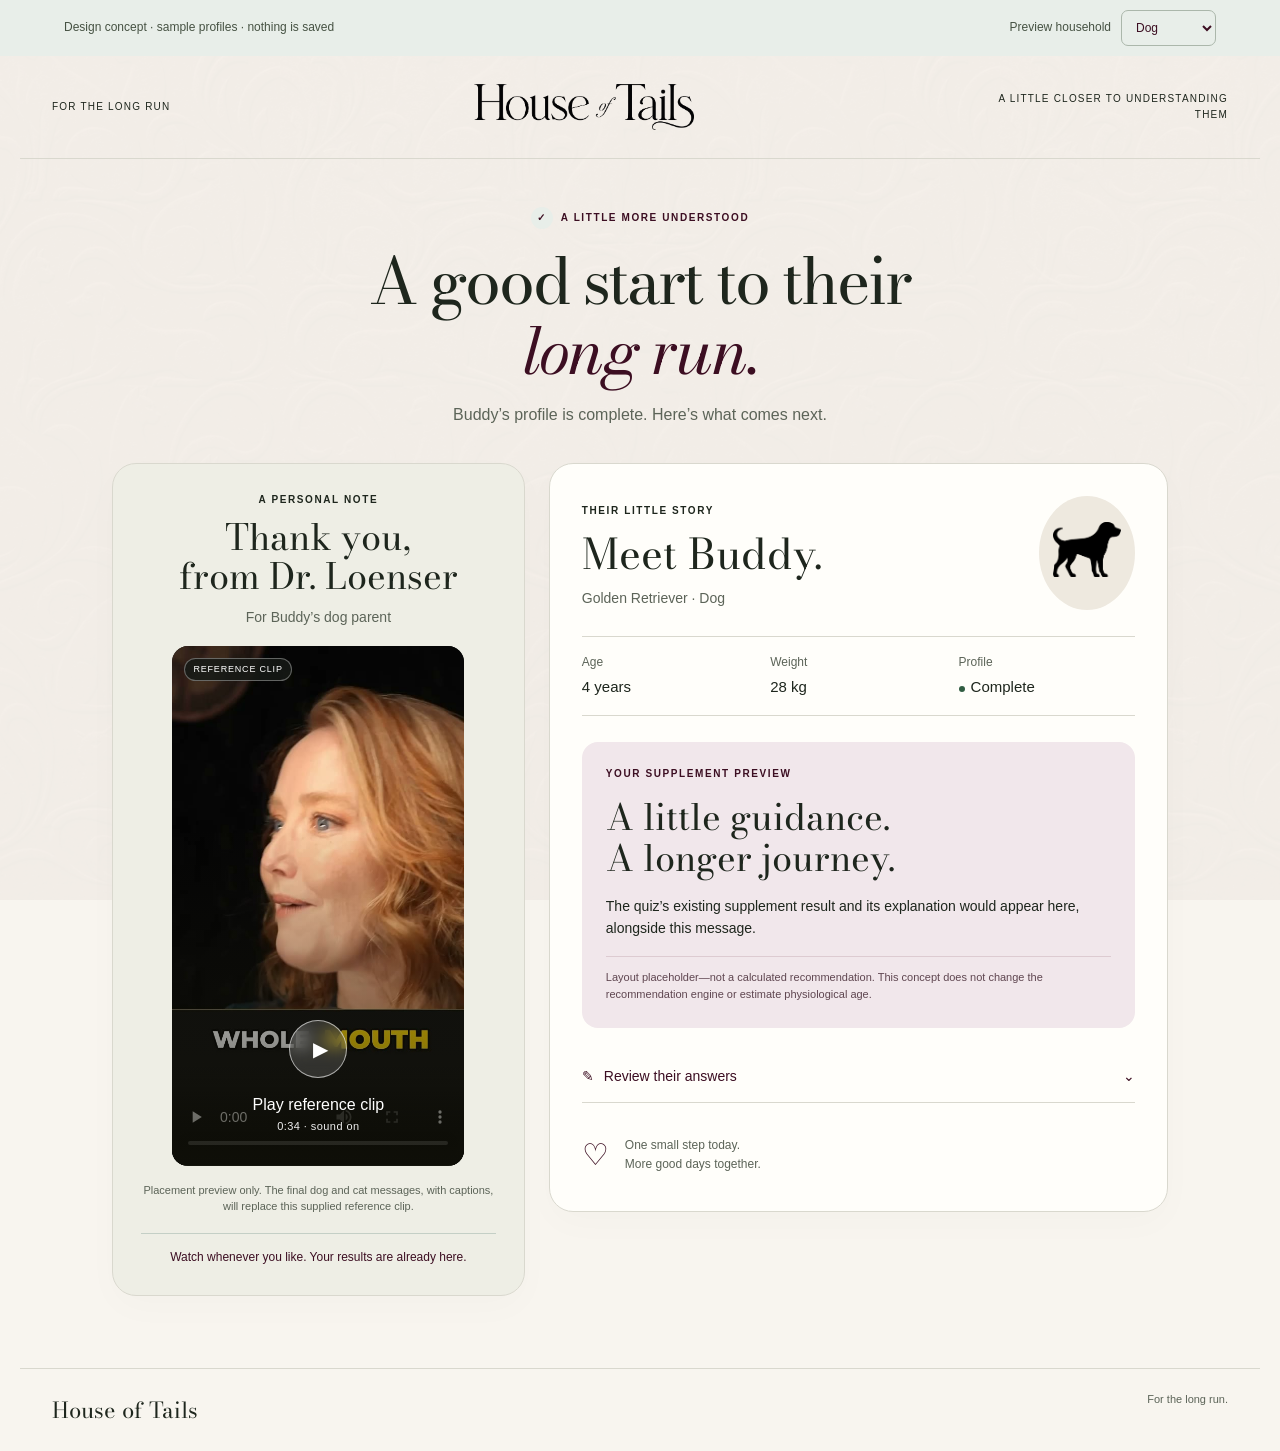
==== design-concepts/results-video/index.html @ 7b625a1f "Publish results and thank-you video review concept" ====
<!doctype html>
<html lang="en">
<head>
  <meta charset="utf-8">
  <meta name="viewport" content="width=device-width,initial-scale=1">
  <title>House of Tails · Results & thank-you concept</title>
  <link rel="stylesheet" href="./mock.css">
  <script src="./mock.js" defer></script>
</head>
<body>
  <a class="skip" href="#results">Skip to results</a>
  <div class="preview-bar"><span>Design concept · sample profiles · nothing is saved</span>
    <label>Preview household <select id="household"><option value="dog">Dog</option><option value="cat">Cat</option><option value="both">Dog & cat</option></select></label>
  </div>
  <header class="masthead"><span>For the long run</span><img src="./wordmark.png" width="5491" height="1160" alt="House of Tails"><span>A little closer to understanding them</span></header>
  <main id="results">
    <div class="intro"><span class="eyebrow"><span aria-hidden="true">✓</span> A little more understood</span><h1>A good start to their<br><em>long run.</em></h1><p id="intro-copy">Buddy’s profile is complete. Here’s what comes next.</p></div>
    <div class="results-layout">
      <aside class="video-card" aria-labelledby="video-heading">
        <div class="section-label">A personal note</div>
        <h2 id="video-heading">Thank you,<br>from Dr. Loenser</h2>
        <p id="audience">For Buddy’s dog parent</p>
        <div class="species-tabs" role="tablist" aria-label="Choose a thank-you message" hidden>
          <button type="button" role="tab" id="tab-dog" aria-controls="video-panel" aria-selected="true" tabindex="0" data-species="dog">For dog parents</button>
          <button type="button" role="tab" id="tab-cat" aria-controls="video-panel" aria-selected="false" tabindex="-1" data-species="cat">For cat parents</button>
        </div>
        <div id="video-panel" role="region" aria-labelledby="video-heading">
          <div class="video-frame">
            <video id="thank-you-video" tabindex="0" controls playsinline preload="none" poster="./poster.jpg" aria-label="Supplied reference clip, not the final thank-you video"><source src="./reference.mp4" type="video/mp4"></video>
            <button type="button" class="play-cover" id="play-video" aria-label="Play supplied reference clip"><span class="play-icon" aria-hidden="true">▶</span><span>Play reference clip <small>0:34 · sound on</small></span></button>
            <span class="reference-label">Reference clip</span>
          </div>
          <p id="video-status" class="video-status" role="status" aria-live="polite"></p>
        </div>
        <p class="design-note">Placement preview only. The final dog and cat messages, with captions, will replace this supplied reference clip.</p>
        <p class="watch-note">Watch whenever you like. Your results are already here.</p>
      </aside>
      <section class="profile-card" aria-labelledby="profile-heading">
        <div class="profile-top"><div><span class="section-label">Their little story</span><h2 id="profile-heading">Meet Buddy.</h2><p id="profile-subtitle">Golden Retriever · Dog</p></div><div class="pet-art"><img id="pet-art" src="./dog.png" alt="" width="110" height="110"></div></div>
        <dl class="profile-facts"><div><dt>Age</dt><dd id="pet-age">4 years</dd></div><div><dt>Weight</dt><dd id="pet-weight">28 kg</dd></div><div><dt>Profile</dt><dd><span class="complete-dot" aria-hidden="true"></span>Complete</dd></div></dl>
        <div class="result-preview"><div class="section-label">Your supplement preview</div><h3>A little guidance.<br>A longer journey.</h3><p>The quiz’s existing supplement result and its explanation would appear here, alongside this message.</p><p class="result-disclaimer">Layout placeholder—not a calculated recommendation. This concept does not change the recommendation engine or estimate physiological age.</p></div>
        <details id="answer-review"><summary><span aria-hidden="true">✎</span> Review their answers <span class="chevron" aria-hidden="true">⌄</span></summary><div class="review-inner"><dl><div><dt>Name</dt><dd id="review-name">Buddy</dd></div><div><dt>Species</dt><dd id="review-species">Dog</dd></div><div><dt>Breed</dt><dd id="review-breed">Golden Retriever</dd></div></dl><p>Sample answers for this design concept. Editing the real quiz is not connected.</p></div></details>
        <div class="profile-footer"><span aria-hidden="true">♡</span><p>One small step today.<br>More good days together.</p></div>
      </section>
    </div>
  </main>
  <footer>House of Tails <span>For the long run.</span></footer>
</body>
</html>
---- design-concepts/results-video/mock.css ----
@font-face{font-family:HoT Bodoni;src:url('./bodoni.ttf') format('truetype');font-display:swap}
@font-face{font-family:HoT Bodoni;src:url('./bodoni-italic.ttf') format('truetype');font-style:italic;font-display:swap}
:root{color-scheme:light;--ink:#1e261d;--wine:#3c0e22;--muted:#5c6458;--line:#d9d8ce;--paper:#f8f5ef;--ease:cubic-bezier(.22,1,.36,1)}
*{box-sizing:border-box}body{margin:0;color:var(--ink);background:var(--paper);font:16px/1.6 'Helvetica Neue',Helvetica,Arial,sans-serif}body::before{content:'';position:fixed;inset:0;z-index:-1;background:url('./paper.webp') center/720px;opacity:.035}button,select{font:inherit}button,select,summary{cursor:pointer}button:focus-visible,select:focus-visible,summary:focus-visible,a:focus-visible{outline:3px solid var(--wine);outline-offset:5px}button{touch-action:manipulation}h1,h2,h3,p{margin:0}h1,h2,h3{font-family:'HoT Bodoni',Georgia,serif;font-weight:400}h1{font-size:clamp(42px,5vw,68px);line-height:1.08;letter-spacing:-.035em}h1 em{color:var(--wine)}h2{font-size:36px;line-height:1.08}h3{font-size:36px;line-height:1.15}.skip{position:absolute;top:-100px}.skip:focus{top:12px;left:12px;z-index:10;background:white;padding:12px}.preview-bar{display:flex;justify-content:space-between;align-items:center;gap:12px;padding:10px 5%;background:#e8eee9;color:#465243;font-size:12px}.preview-bar label{display:flex;align-items:center;gap:10px}.preview-bar select{background:transparent;border:1px solid #abb7ab;border-radius:7px;color:var(--wine);padding:5px 10px;min-height:36px}.masthead{max-width:1240px;margin:auto;padding:28px 32px;display:flex;align-items:center;justify-content:space-between;gap:30px;border-bottom:1px solid var(--line)}.masthead span{max-width:230px;font-size:10px;letter-spacing:.12em;text-transform:uppercase}.masthead span:last-child{text-align:right}.masthead img{width:220px;height:auto}main{max-width:1120px;margin:auto;padding:44px 32px 72px}.intro{text-align:center;margin-bottom:36px}.intro>p{color:var(--muted);margin-top:16px}.eyebrow,.section-label{text-transform:uppercase;font-size:10px;letter-spacing:.16em;font-weight:700}.eyebrow{display:inline-flex;gap:8px;align-items:center;margin-bottom:18px;color:var(--wine)}.eyebrow>span{background:#e8eee9;width:22px;height:22px;display:grid;place-items:center;border-radius:50%}.results-layout{display:grid;grid-template-columns:minmax(260px,.8fr) minmax(0,1.2fr);gap:24px;align-items:start}.video-card,.profile-card{border:1px solid var(--line);border-radius:24px;box-shadow:0 12px 36px #1e261d05}.video-card{padding:28px;background:#eeeee5;text-align:center}.video-card h2{margin-top:10px}.video-card>p:first-of-type{color:var(--muted);font-size:14px;margin:10px 0 18px}.video-frame{position:relative;aspect-ratio:9/16;max-height:min(58svh,520px);max-width:100%;margin:0 auto;background:#171b17;border-radius:16px;overflow:hidden;width:auto}.video-frame video{width:100%;height:100%;display:block;object-fit:contain}.play-cover{position:absolute;inset:0;border:0;width:100%;background:linear-gradient(transparent 35%,#14140bba);color:white;display:flex;flex-direction:column;align-items:center;justify-content:end;padding:30px 12px;gap:14px;transition:background .22s}.play-cover .play-icon{display:grid;place-items:center;width:58px;height:58px;padding-left:4px;border:1px solid #ffffff99;background:#ffffff24;backdrop-filter:blur(8px);border-radius:50%;font-size:20px;transition:transform .22s var(--ease)}.play-cover:hover .play-icon{transform:scale(1.08)}.play-cover small{display:block;color:#eee;font-size:11px;letter-spacing:.04em}.reference-label{position:absolute;top:12px;left:12px;border:1px solid #ffffff55;background:#171b17d9;color:white;font-size:9px;letter-spacing:.09em;text-transform:uppercase;padding:3px 8px;border-radius:30px;pointer-events:none}.video-status{font-size:13px;color:var(--wine)}.video-status:not(:empty){padding-top:10px}.video-card .design-note{font-size:11px;color:var(--muted);margin-top:16px;line-height:1.5}.watch-note{font-size:12px;color:var(--wine);border-top:1px solid #c4cfc6;margin-top:18px;padding-top:14px}.species-tabs{display:flex;gap:6px;margin-bottom:16px;padding:4px;background:#e2e5dc;border-radius:30px}.species-tabs button{flex:1;min-height:42px;border:0;border-radius:24px;background:transparent;color:var(--muted);font-size:12px}.species-tabs [aria-selected=true]{background:white;color:var(--wine);box-shadow:0 2px 8px #1e261d0d}.profile-card{padding:32px;background:#fffefa}.profile-top{display:flex;align-items:center;justify-content:space-between;gap:12px}.profile-top h2{font-size:42px;margin:10px 0}.profile-top p{font-size:14px;color:var(--muted)}.pet-art{flex:0 0 96px;background:#eee9df;border-radius:50%;padding:14px}.pet-art img{width:100%;height:78px;object-fit:contain}.profile-facts{display:grid;grid-template-columns:1fr 1fr 1fr;border-top:1px solid var(--line);border-bottom:1px solid var(--line);margin:26px 0;padding:16px 0;gap:12px}dt{color:var(--muted);font-size:12px}dd{margin:3px 0 0;font-size:15px}.complete-dot{display:inline-block;width:6px;height:6px;background:#315d42;border-radius:50%;margin-right:6px}.result-preview{padding:24px;background:#f1e7eb;border-radius:16px}.result-preview .section-label{color:var(--wine)}.result-preview h3{margin:14px 0 16px}.result-preview p{font-size:14px}.result-preview .result-disclaimer{font-size:11px;color:#5f4650;margin-top:16px;padding-top:12px;border-top:1px solid #ddcbd1}details{margin-top:22px;border-bottom:1px solid var(--line)}summary{list-style:none;display:flex;gap:10px;align-items:center;padding:15px 0;color:var(--wine);font-size:14px;min-height:48px}summary::-webkit-details-marker{display:none}.chevron{margin-left:auto;transition:transform .25s var(--ease)}details[open] .chevron{transform:rotate(180deg)}.review-inner{overflow:hidden}.review-inner dl{margin:0 0 14px}.review-inner dl>div{display:grid;grid-template-columns:90px minmax(0,1fr);gap:12px;padding:7px 0}.review-inner dd{margin:0;overflow-wrap:anywhere}.review-inner p{font-size:11px;color:var(--muted);padding-bottom:18px}.profile-footer{display:flex;gap:16px;align-items:center;margin-top:28px;color:var(--muted)}.profile-footer>span{font-size:30px;color:var(--wine)}.profile-footer p{font-size:12px}footer{border-top:1px solid var(--line);max-width:1240px;margin:auto;padding:24px 32px;font:22px 'HoT Bodoni',Georgia,serif;display:flex;justify-content:space-between;gap:16px}footer span{font:11px 'Helvetica Neue',Arial,sans-serif;color:var(--muted)}[hidden]{display:none!important}
@media(max-width:720px){.preview-bar{flex-direction:column;align-items:flex-start;padding:10px 20px}.masthead{padding:22px 20px;justify-content:center}.masthead img{width:190px}.masthead span{display:none}main{padding:32px 20px 44px}.intro{margin-bottom:28px}.intro>p{font-size:14px}.results-layout{grid-template-columns:minmax(0,1fr);gap:20px}.video-card,.profile-card{padding:24px;border-radius:20px}.video-card h2 br{display:none}.video-card h2{font-size:30px}.video-frame{max-height:52svh}.profile-top h2{font-size:36px}.profile-facts{gap:8px}.pet-art{flex-basis:80px;padding:10px}.pet-art img{height:64px}.result-preview{padding:20px}.result-preview h3{font-size:32px}footer{padding:20px}}
/* Constrain width and height together so the portrait player is never cropped. */
.video-frame{width:min(100%,32.625svh,292px);max-height:none}
@media(max-width:720px){.video-frame{width:min(100%,29.25svh)}}
@media(prefers-reduced-motion:reduce){*,*::before,*::after{scroll-behavior:auto!important;transition:none!important;animation:none!important}}
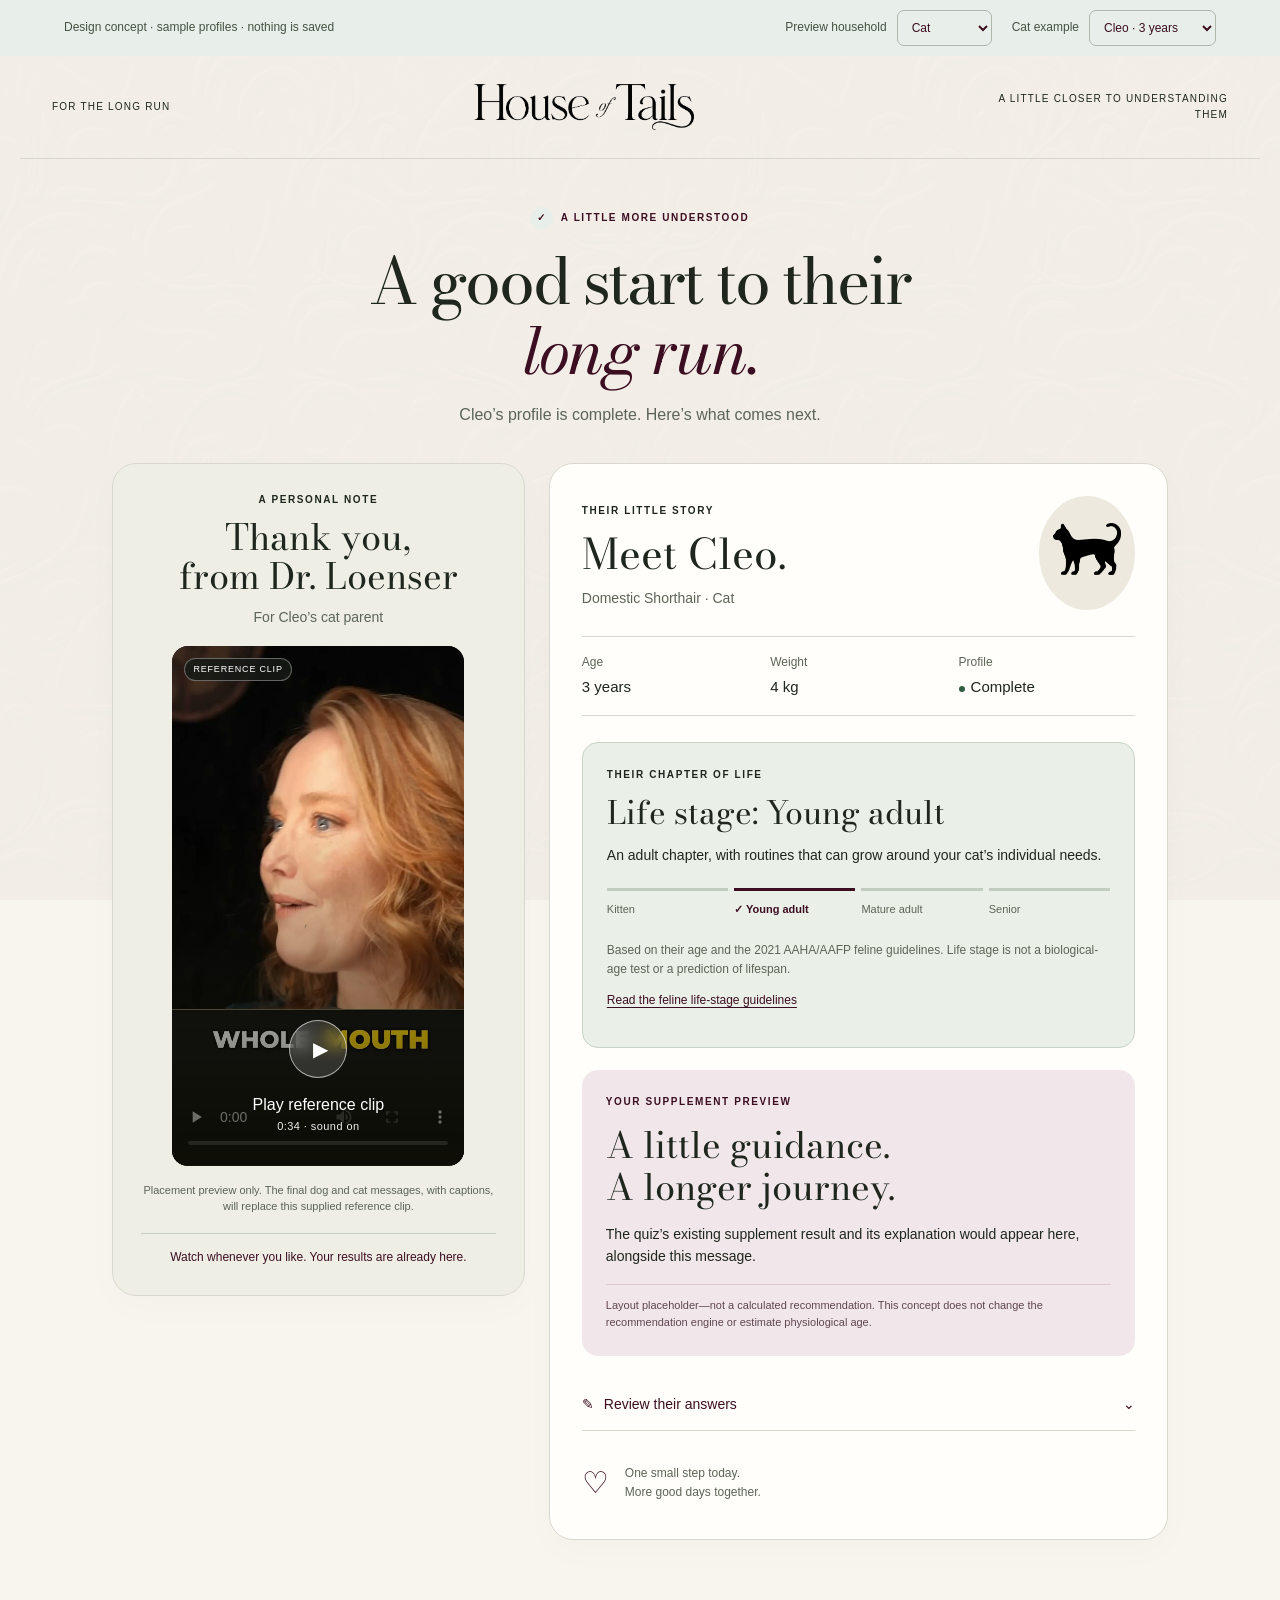
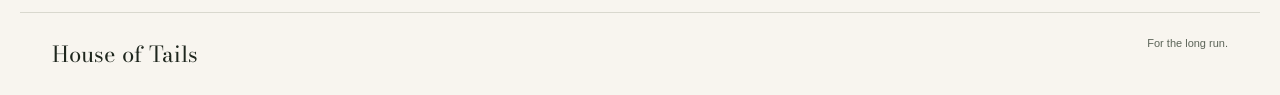
==== commit f7701f87: "Combine feline life stage with results and video mock" ====
--- a/design-concepts/results-video/index.html
+++ b/design-concepts/results-video/index.html
@@ -3,23 +3,25 @@
 <head>
   <meta charset="utf-8">
   <meta name="viewport" content="width=device-width,initial-scale=1">
-  <title>House of Tails · Results & thank-you concept</title>
+  <title>House of Tails · Life stage, results & thank-you</title>
   <link rel="stylesheet" href="./mock.css">
+  <script src="./life-stage.js" defer></script>
   <script src="./mock.js" defer></script>
 </head>
 <body>
   <a class="skip" href="#results">Skip to results</a>
   <div class="preview-bar"><span>Design concept · sample profiles · nothing is saved</span>
-    <label>Preview household <select id="household"><option value="dog">Dog</option><option value="cat">Cat</option><option value="both">Dog & cat</option></select></label>
+    <div class="preview-controls"><label>Preview household <select id="household"><option value="dog">Dog</option><option value="cat" selected>Cat</option><option value="both">Dog & cat</option></select></label>
+    <label id="cat-example-control">Cat example <select id="cat-example"><option value="kitten">Miso · 8 months</option><option value="young" selected>Cleo · 3 years</option><option value="mature">Luna · 8 years</option><option value="senior">Olive · 12 years</option></select></label></div>
   </div>
   <header class="masthead"><span>For the long run</span><img src="./wordmark.png" width="5491" height="1160" alt="House of Tails"><span>A little closer to understanding them</span></header>
   <main id="results">
-    <div class="intro"><span class="eyebrow"><span aria-hidden="true">✓</span> A little more understood</span><h1>A good start to their<br><em>long run.</em></h1><p id="intro-copy">Buddy’s profile is complete. Here’s what comes next.</p></div>
+    <div class="intro"><span class="eyebrow"><span aria-hidden="true">✓</span> A little more understood</span><h1>A good start to their<br><em>long run.</em></h1><p id="intro-copy">Cleo’s profile is complete. Here’s what comes next.</p></div>
     <div class="results-layout">
       <aside class="video-card" aria-labelledby="video-heading">
         <div class="section-label">A personal note</div>
         <h2 id="video-heading">Thank you,<br>from Dr. Loenser</h2>
-        <p id="audience">For Buddy’s dog parent</p>
+        <p id="audience">For Cleo’s cat parent</p>
         <div class="species-tabs" role="tablist" aria-label="Choose a thank-you message" hidden>
           <button type="button" role="tab" id="tab-dog" aria-controls="video-panel" aria-selected="true" tabindex="0" data-species="dog">For dog parents</button>
           <button type="button" role="tab" id="tab-cat" aria-controls="video-panel" aria-selected="false" tabindex="-1" data-species="cat">For cat parents</button>
@@ -36,10 +38,21 @@
         <p class="watch-note">Watch whenever you like. Your results are already here.</p>
       </aside>
       <section class="profile-card" aria-labelledby="profile-heading">
-        <div class="profile-top"><div><span class="section-label">Their little story</span><h2 id="profile-heading">Meet Buddy.</h2><p id="profile-subtitle">Golden Retriever · Dog</p></div><div class="pet-art"><img id="pet-art" src="./dog.png" alt="" width="110" height="110"></div></div>
-        <dl class="profile-facts"><div><dt>Age</dt><dd id="pet-age">4 years</dd></div><div><dt>Weight</dt><dd id="pet-weight">28 kg</dd></div><div><dt>Profile</dt><dd><span class="complete-dot" aria-hidden="true"></span>Complete</dd></div></dl>
+        <div class="profile-top"><div><span class="section-label">Their little story</span><h2 id="profile-heading">Meet Cleo.</h2><p id="profile-subtitle">Domestic Shorthair · Cat</p></div><div class="pet-art"><img id="pet-art" src="./cat.png" alt="" width="110" height="110"></div></div>
+        <dl class="profile-facts"><div><dt>Age</dt><dd id="pet-age">3 years</dd></div><div><dt>Weight</dt><dd id="pet-weight">4 kg</dd></div><div><dt>Profile</dt><dd><span class="complete-dot" aria-hidden="true"></span>Complete</dd></div></dl>
+        <section class="life-stage-card" id="life-stage-card" aria-labelledby="life-stage-heading">
+          <div class="section-label">Their chapter of life</div>
+          <h3 id="life-stage-heading">Life stage: <span id="life-stage-label" role="status" aria-live="polite" aria-atomic="true">Young adult</span></h3>
+          <p id="life-stage-description">An adult chapter, with routines that can grow around your cat’s individual needs.</p>
+          <ol class="life-stage-trail" aria-label="Cat life stages">
+            <li id="stage-kitten">Kitten</li><li id="stage-young" aria-current="step">Young adult</li><li id="stage-mature">Mature adult</li><li id="stage-senior">Senior</li>
+          </ol>
+          <p class="life-stage-note">Based on their age and the 2021 AAHA/AAFP feline guidelines. Life stage is not a biological-age test or a prediction of lifespan.</p>
+          <a class="source-link" href="https://www.aaha.org/wp-content/uploads/2021/02/2021-aaha-aafp-feline-life-stage-guidelines.pdf" target="_blank" rel="noopener noreferrer">Read the feline life-stage guidelines <span class="sr-only">(PDF, opens in a new tab)</span></a>
+        </section>
+        <p id="dog-stage-note" class="dog-stage-note" hidden>Dog life-stage results will be added once the breed-based approach is confirmed.</p>
         <div class="result-preview"><div class="section-label">Your supplement preview</div><h3>A little guidance.<br>A longer journey.</h3><p>The quiz’s existing supplement result and its explanation would appear here, alongside this message.</p><p class="result-disclaimer">Layout placeholder—not a calculated recommendation. This concept does not change the recommendation engine or estimate physiological age.</p></div>
-        <details id="answer-review"><summary><span aria-hidden="true">✎</span> Review their answers <span class="chevron" aria-hidden="true">⌄</span></summary><div class="review-inner"><dl><div><dt>Name</dt><dd id="review-name">Buddy</dd></div><div><dt>Species</dt><dd id="review-species">Dog</dd></div><div><dt>Breed</dt><dd id="review-breed">Golden Retriever</dd></div></dl><p>Sample answers for this design concept. Editing the real quiz is not connected.</p></div></details>
+        <details id="answer-review"><summary><span aria-hidden="true">✎</span> Review their answers <span class="chevron" aria-hidden="true">⌄</span></summary><div class="review-inner"><dl><div><dt>Name</dt><dd id="review-name">Cleo</dd></div><div><dt>Species</dt><dd id="review-species">Cat</dd></div><div><dt>Age</dt><dd id="review-age">3 years</dd></div><div><dt>Breed</dt><dd id="review-breed">Domestic Shorthair</dd></div></dl><p>Sample answers for this design concept. Editing the real quiz is not connected.</p></div></details>
         <div class="profile-footer"><span aria-hidden="true">♡</span><p>One small step today.<br>More good days together.</p></div>
       </section>
     </div>
--- a/design-concepts/results-video/mock.css
+++ b/design-concepts/results-video/mock.css
@@ -7,3 +7,18 @@
 .video-frame{width:min(100%,32.625svh,292px);max-height:none}
 @media(max-width:720px){.video-frame{width:min(100%,29.25svh)}}
 @media(prefers-reduced-motion:reduce){*,*::before,*::after{scroll-behavior:auto!important;transition:none!important;animation:none!important}}
+
+/* One results experience: life stage, message and supplement preview. */
+.preview-controls{display:flex;flex-wrap:wrap;gap:10px 20px}
+.life-stage-card{margin-bottom:22px;padding:24px;border:1px solid #c7d3c5;border-radius:16px;background:#eaf0e7}
+.life-stage-card h3{font-size:32px;margin:12px 0;line-height:1.15}
+.life-stage-card>p{font-size:14px}
+.life-stage-trail{display:grid;grid-template-columns:repeat(4,minmax(0,1fr));list-style:none;padding:0;margin:22px 0;gap:6px}
+.life-stage-trail li{border-top:3px solid #c3cdbf;padding-top:10px;color:var(--muted);font-size:11px;overflow-wrap:anywhere}
+.life-stage-trail [aria-current=step]{border-color:var(--wine);color:var(--wine);font-weight:700}
+.life-stage-trail [aria-current=step]::before{content:'✓ ';font-weight:700}
+.life-stage-card .life-stage-note{font-size:12px;color:var(--muted)}
+.source-link{display:inline-block;min-height:44px;padding-top:12px;color:var(--wine);font-size:12px;text-underline-offset:3px}
+.dog-stage-note{font-size:12px;color:var(--muted);margin-bottom:22px}
+.sr-only{position:absolute;width:1px;height:1px;padding:0;margin:-1px;overflow:hidden;clip-path:inset(50%);white-space:nowrap;border:0}
+@media(max-width:720px){.life-stage-card{padding:20px}.life-stage-card h3{font-size:28px}.preview-controls{width:100%;gap:8px}.preview-controls label{flex-wrap:wrap}.life-stage-trail{gap:5px}.life-stage-trail li{font-size:10px}}
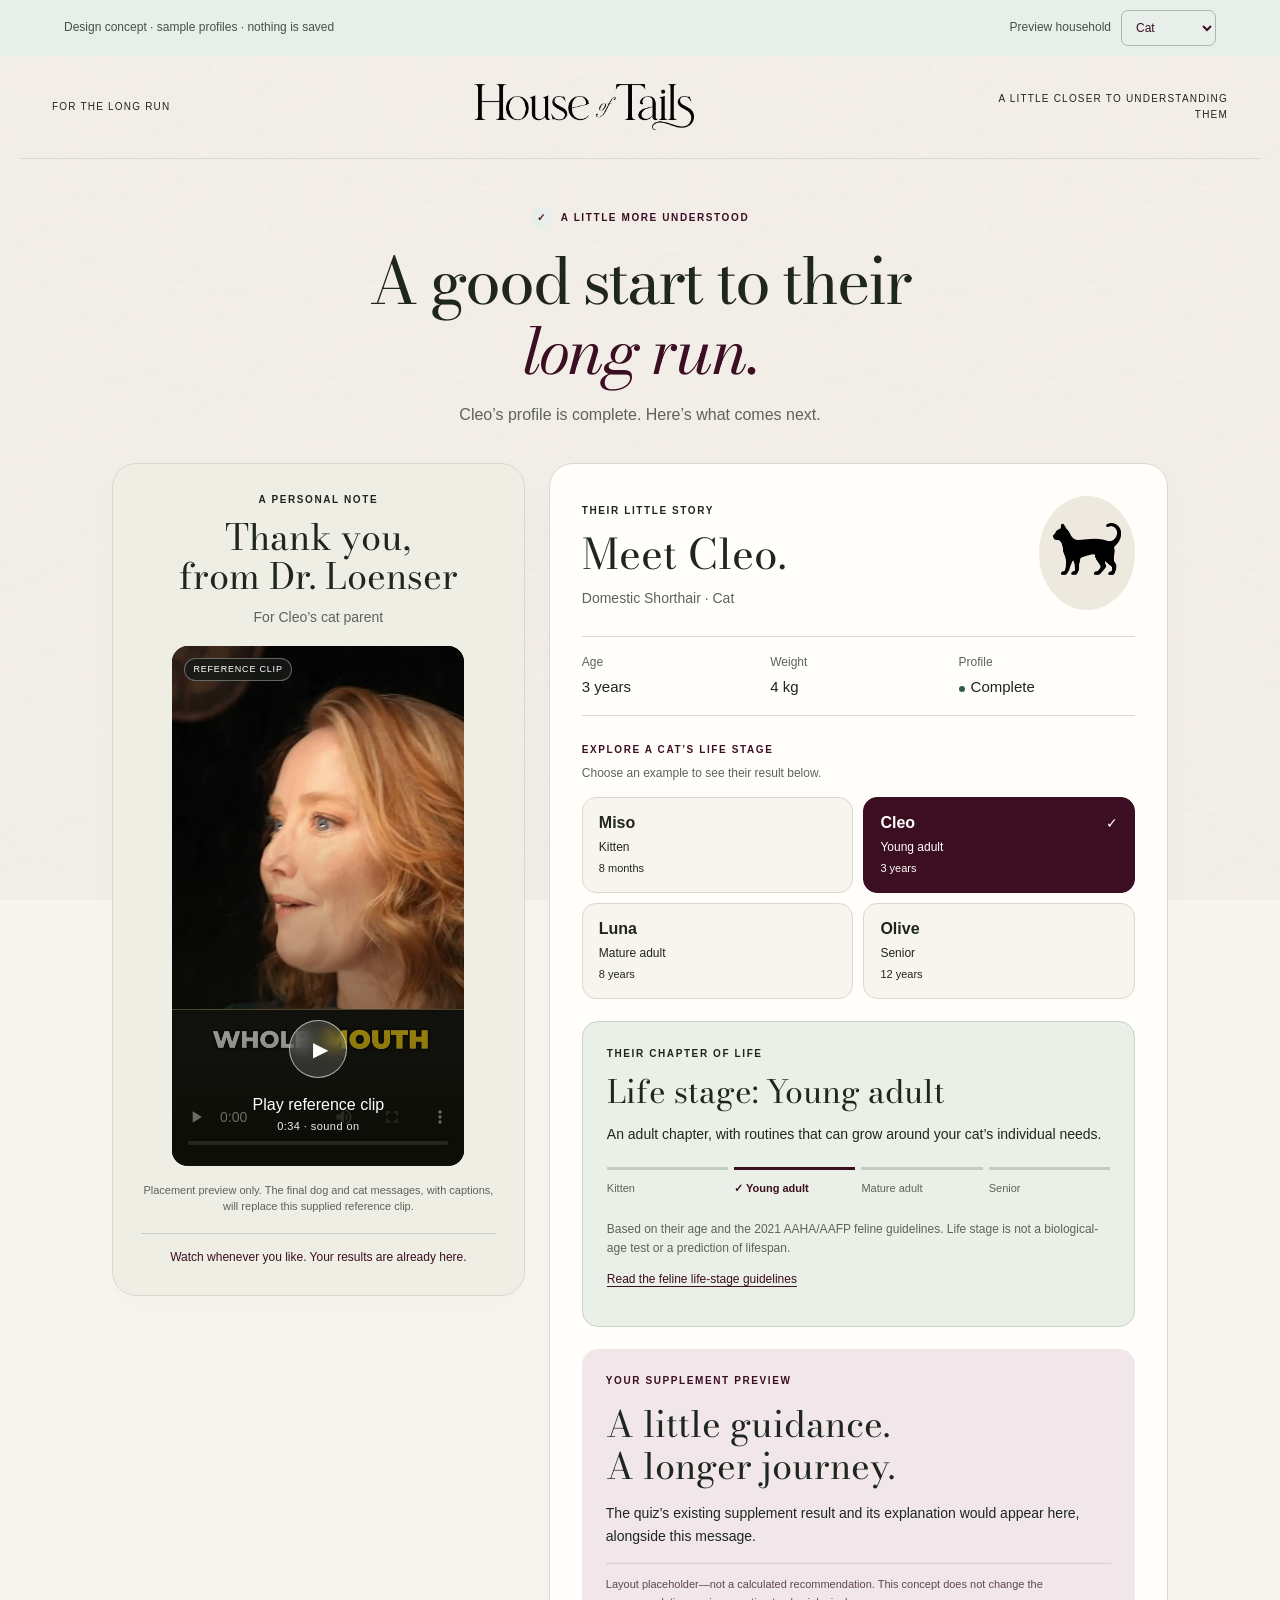
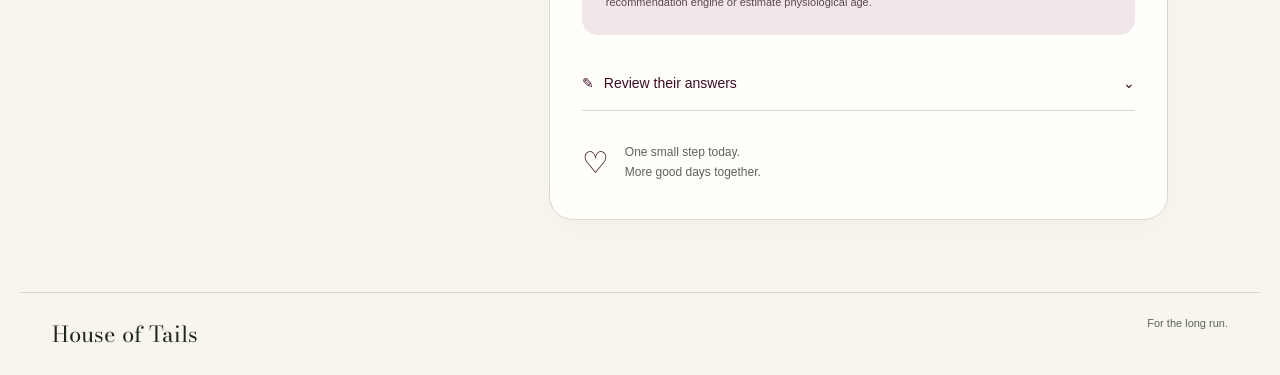
==== commit 8016f6d9: "Bring life-stage example tiles into the results card" ====
--- a/design-concepts/results-video/index.html
+++ b/design-concepts/results-video/index.html
@@ -11,8 +11,7 @@
 <body>
   <a class="skip" href="#results">Skip to results</a>
   <div class="preview-bar"><span>Design concept · sample profiles · nothing is saved</span>
-    <div class="preview-controls"><label>Preview household <select id="household"><option value="dog">Dog</option><option value="cat" selected>Cat</option><option value="both">Dog & cat</option></select></label>
-    <label id="cat-example-control">Cat example <select id="cat-example"><option value="kitten">Miso · 8 months</option><option value="young" selected>Cleo · 3 years</option><option value="mature">Luna · 8 years</option><option value="senior">Olive · 12 years</option></select></label></div>
+    <label>Preview household <select id="household"><option value="dog">Dog</option><option value="cat" selected>Cat</option><option value="both">Dog & cat</option></select></label>
   </div>
   <header class="masthead"><span>For the long run</span><img src="./wordmark.png" width="5491" height="1160" alt="House of Tails"><span>A little closer to understanding them</span></header>
   <main id="results">
@@ -40,6 +39,16 @@
       <section class="profile-card" aria-labelledby="profile-heading">
         <div class="profile-top"><div><span class="section-label">Their little story</span><h2 id="profile-heading">Meet Cleo.</h2><p id="profile-subtitle">Domestic Shorthair · Cat</p></div><div class="pet-art"><img id="pet-art" src="./cat.png" alt="" width="110" height="110"></div></div>
         <dl class="profile-facts"><div><dt>Age</dt><dd id="pet-age">3 years</dd></div><div><dt>Weight</dt><dd id="pet-weight">4 kg</dd></div><div><dt>Profile</dt><dd><span class="complete-dot" aria-hidden="true"></span>Complete</dd></div></dl>
+        <div id="cat-example-control" class="cat-examples" role="group" aria-labelledby="cat-examples-heading">
+          <p id="cat-examples-heading" class="section-label">Explore a cat’s life stage</p>
+          <p class="example-hint">Choose an example to see their result below.</p>
+          <div class="example-grid">
+            <button type="button" class="example-tile" data-cat-example="kitten" aria-pressed="false" aria-controls="life-stage-card"><strong>Miso</strong><span class="example-check" aria-hidden="true">✓</span><span>Kitten</span><small>8 months</small></button>
+            <button type="button" class="example-tile" data-cat-example="young" aria-pressed="true" aria-controls="life-stage-card"><strong>Cleo</strong><span class="example-check" aria-hidden="true">✓</span><span>Young adult</span><small>3 years</small></button>
+            <button type="button" class="example-tile" data-cat-example="mature" aria-pressed="false" aria-controls="life-stage-card"><strong>Luna</strong><span class="example-check" aria-hidden="true">✓</span><span>Mature adult</span><small>8 years</small></button>
+            <button type="button" class="example-tile" data-cat-example="senior" aria-pressed="false" aria-controls="life-stage-card"><strong>Olive</strong><span class="example-check" aria-hidden="true">✓</span><span>Senior</span><small>12 years</small></button>
+          </div>
+        </div>
         <section class="life-stage-card" id="life-stage-card" aria-labelledby="life-stage-heading">
           <div class="section-label">Their chapter of life</div>
           <h3 id="life-stage-heading">Life stage: <span id="life-stage-label" role="status" aria-live="polite" aria-atomic="true">Young adult</span></h3>
--- a/design-concepts/results-video/mock.css
+++ b/design-concepts/results-video/mock.css
@@ -9,8 +9,19 @@
 @media(prefers-reduced-motion:reduce){*,*::before,*::after{scroll-behavior:auto!important;transition:none!important;animation:none!important}}
 
 /* One results experience: life stage, message and supplement preview. */
-.preview-controls{display:flex;flex-wrap:wrap;gap:10px 20px}
-.life-stage-card{margin-bottom:22px;padding:24px;border:1px solid #c7d3c5;border-radius:16px;background:#eaf0e7}
+.cat-examples{margin-bottom:22px}
+.cat-examples>.section-label{color:var(--wine)}
+.example-hint{font-size:12px;color:var(--muted);margin:6px 0 14px}
+.example-grid{display:grid;grid-template-columns:repeat(2,minmax(0,1fr));gap:10px}
+.example-tile{display:grid;grid-template-columns:minmax(0,1fr) 20px;gap:2px 8px;min-width:0;min-height:96px;padding:14px 16px;border:1px solid var(--line);border-radius:14px;background:var(--paper);color:var(--ink);text-align:left;transition:background-color .24s var(--ease),color .24s var(--ease),border-color .24s var(--ease),box-shadow .24s var(--ease)}
+.example-tile strong{font-size:16px;line-height:1.4}
+.example-tile>span:not(.example-check){grid-column:1/-1;font-size:12px;line-height:1.5}
+.example-tile small{grid-column:1/-1;font-size:11px;line-height:1.5}
+.example-check{visibility:hidden;justify-self:end;font-size:14px}
+.example-tile:hover{border-color:var(--wine);box-shadow:0 3px 12px #3c0e220d}
+.example-tile[aria-pressed=true]{background:var(--wine);border-color:var(--wine);color:#fffefa}
+.example-tile[aria-pressed=true] .example-check{visibility:visible}
+.life-stage-card{margin-bottom:22px;padding:24px;border:1px solid #c7d3c5;border-radius:16px;background:#eaf0e7;overflow:hidden}
 .life-stage-card h3{font-size:32px;margin:12px 0;line-height:1.15}
 .life-stage-card>p{font-size:14px}
 .life-stage-trail{display:grid;grid-template-columns:repeat(4,minmax(0,1fr));list-style:none;padding:0;margin:22px 0;gap:6px}
@@ -21,4 +32,4 @@
 .source-link{display:inline-block;min-height:44px;padding-top:12px;color:var(--wine);font-size:12px;text-underline-offset:3px}
 .dog-stage-note{font-size:12px;color:var(--muted);margin-bottom:22px}
 .sr-only{position:absolute;width:1px;height:1px;padding:0;margin:-1px;overflow:hidden;clip-path:inset(50%);white-space:nowrap;border:0}
-@media(max-width:720px){.life-stage-card{padding:20px}.life-stage-card h3{font-size:28px}.preview-controls{width:100%;gap:8px}.preview-controls label{flex-wrap:wrap}.life-stage-trail{gap:5px}.life-stage-trail li{font-size:10px}}
+@media(max-width:720px){.life-stage-card{padding:20px}.life-stage-card h3{font-size:28px}.example-grid{gap:8px}.example-tile{padding:12px;min-height:92px}.life-stage-trail{gap:5px}.life-stage-trail li{font-size:10px}}
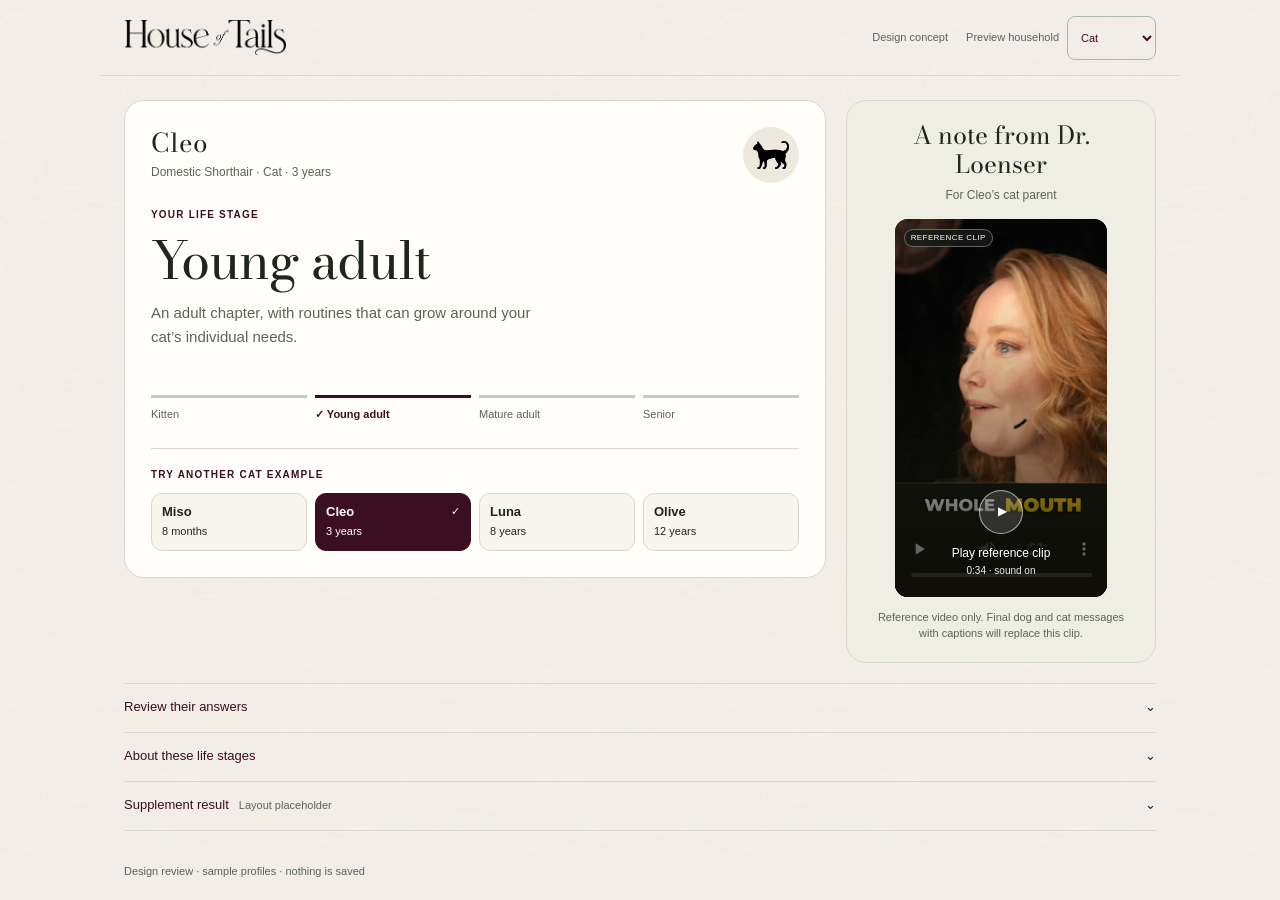
==== commit b6cf87d0: "Put life-stage results first and simplify the review layout" ====
--- a/design-concepts/results-video/index.html
+++ b/design-concepts/results-video/index.html
@@ -10,20 +10,43 @@
 </head>
 <body>
   <a class="skip" href="#results">Skip to results</a>
-  <div class="preview-bar"><span>Design concept · sample profiles · nothing is saved</span>
-    <label>Preview household <select id="household"><option value="dog">Dog</option><option value="cat" selected>Cat</option><option value="both">Dog & cat</option></select></label>
-  </div>
-  <header class="masthead"><span>For the long run</span><img src="./wordmark.png" width="5491" height="1160" alt="House of Tails"><span>A little closer to understanding them</span></header>
+  <header class="masthead">
+    <img src="./wordmark.png" width="5491" height="1160" alt="House of Tails">
+    <div class="preview-controls"><span class="preview-label">Design concept</span><label><span class="household-label">Preview household</span><select id="household"><option value="dog">Dog</option><option value="cat" selected>Cat</option><option value="both">Dog & cat</option></select></label></div>
+  </header>
   <main id="results">
-    <div class="intro"><span class="eyebrow"><span aria-hidden="true">✓</span> A little more understood</span><h1>A good start to their<br><em>long run.</em></h1><p id="intro-copy">Cleo’s profile is complete. Here’s what comes next.</p></div>
+    <h1 class="sr-only">Your pet’s results</h1>
     <div class="results-layout">
+      <section class="profile-card" aria-labelledby="profile-heading">
+        <div class="profile-top">
+          <div><h2 id="profile-heading">Cleo</h2><p class="profile-meta"><span id="profile-subtitle">Domestic Shorthair · Cat</span><span aria-hidden="true"> · </span><span id="pet-age">3 years</span></p></div>
+          <div class="pet-art"><img id="pet-art" src="./cat.png" alt="" width="64" height="64"></div>
+        </div>
+        <section class="life-stage-card" id="life-stage-card" aria-labelledby="life-stage-heading">
+          <p class="section-label">Your life stage</p>
+          <h3 id="life-stage-heading"><span id="life-stage-label" role="status" aria-live="polite" aria-atomic="true">Young adult</span></h3>
+          <p id="life-stage-description">An adult chapter, with routines that can grow around your cat’s individual needs.</p>
+          <ol class="life-stage-trail" aria-label="Cat life stages">
+            <li id="stage-kitten">Kitten</li><li id="stage-young" aria-current="step">Young adult</li><li id="stage-mature">Mature adult</li><li id="stage-senior">Senior</li>
+          </ol>
+        </section>
+        <p id="dog-stage-note" class="dog-stage-note" hidden>Dog life-stage results will be added once the breed-based approach is confirmed.</p>
+        <div id="cat-example-control" class="cat-examples" role="group" aria-labelledby="cat-examples-heading">
+          <p id="cat-examples-heading" class="section-label">Try another cat example</p>
+          <div class="example-grid">
+            <button type="button" class="example-tile" data-cat-example="kitten" aria-pressed="false" aria-controls="life-stage-card"><strong>Miso</strong><span class="example-check" aria-hidden="true">✓</span><small>8 months<span class="sr-only"> · Kitten</span></small></button>
+            <button type="button" class="example-tile" data-cat-example="young" aria-pressed="true" aria-controls="life-stage-card"><strong>Cleo</strong><span class="example-check" aria-hidden="true">✓</span><small>3 years<span class="sr-only"> · Young adult</span></small></button>
+            <button type="button" class="example-tile" data-cat-example="mature" aria-pressed="false" aria-controls="life-stage-card"><strong>Luna</strong><span class="example-check" aria-hidden="true">✓</span><small>8 years<span class="sr-only"> · Mature adult</span></small></button>
+            <button type="button" class="example-tile" data-cat-example="senior" aria-pressed="false" aria-controls="life-stage-card"><strong>Olive</strong><span class="example-check" aria-hidden="true">✓</span><small>12 years<span class="sr-only"> · Senior</span></small></button>
+          </div>
+        </div>
+      </section>
       <aside class="video-card" aria-labelledby="video-heading">
-        <div class="section-label">A personal note</div>
-        <h2 id="video-heading">Thank you,<br>from Dr. Loenser</h2>
+        <h2 id="video-heading">A note from Dr. Loenser</h2>
         <p id="audience">For Cleo’s cat parent</p>
         <div class="species-tabs" role="tablist" aria-label="Choose a thank-you message" hidden>
-          <button type="button" role="tab" id="tab-dog" aria-controls="video-panel" aria-selected="true" tabindex="0" data-species="dog">For dog parents</button>
-          <button type="button" role="tab" id="tab-cat" aria-controls="video-panel" aria-selected="false" tabindex="-1" data-species="cat">For cat parents</button>
+          <button type="button" role="tab" id="tab-dog" aria-controls="video-panel" aria-selected="true" tabindex="0" data-species="dog">Dog parents</button>
+          <button type="button" role="tab" id="tab-cat" aria-controls="video-panel" aria-selected="false" tabindex="-1" data-species="cat">Cat parents</button>
         </div>
         <div id="video-panel" role="region" aria-labelledby="video-heading">
           <div class="video-frame">
@@ -33,39 +56,24 @@
           </div>
           <p id="video-status" class="video-status" role="status" aria-live="polite"></p>
         </div>
-        <p class="design-note">Placement preview only. The final dog and cat messages, with captions, will replace this supplied reference clip.</p>
-        <p class="watch-note">Watch whenever you like. Your results are already here.</p>
+        <p class="design-note">Reference video only. Final dog and cat messages with captions will replace this clip.</p>
       </aside>
-      <section class="profile-card" aria-labelledby="profile-heading">
-        <div class="profile-top"><div><span class="section-label">Their little story</span><h2 id="profile-heading">Meet Cleo.</h2><p id="profile-subtitle">Domestic Shorthair · Cat</p></div><div class="pet-art"><img id="pet-art" src="./cat.png" alt="" width="110" height="110"></div></div>
-        <dl class="profile-facts"><div><dt>Age</dt><dd id="pet-age">3 years</dd></div><div><dt>Weight</dt><dd id="pet-weight">4 kg</dd></div><div><dt>Profile</dt><dd><span class="complete-dot" aria-hidden="true"></span>Complete</dd></div></dl>
-        <div id="cat-example-control" class="cat-examples" role="group" aria-labelledby="cat-examples-heading">
-          <p id="cat-examples-heading" class="section-label">Explore a cat’s life stage</p>
-          <p class="example-hint">Choose an example to see their result below.</p>
-          <div class="example-grid">
-            <button type="button" class="example-tile" data-cat-example="kitten" aria-pressed="false" aria-controls="life-stage-card"><strong>Miso</strong><span class="example-check" aria-hidden="true">✓</span><span>Kitten</span><small>8 months</small></button>
-            <button type="button" class="example-tile" data-cat-example="young" aria-pressed="true" aria-controls="life-stage-card"><strong>Cleo</strong><span class="example-check" aria-hidden="true">✓</span><span>Young adult</span><small>3 years</small></button>
-            <button type="button" class="example-tile" data-cat-example="mature" aria-pressed="false" aria-controls="life-stage-card"><strong>Luna</strong><span class="example-check" aria-hidden="true">✓</span><span>Mature adult</span><small>8 years</small></button>
-            <button type="button" class="example-tile" data-cat-example="senior" aria-pressed="false" aria-controls="life-stage-card"><strong>Olive</strong><span class="example-check" aria-hidden="true">✓</span><span>Senior</span><small>12 years</small></button>
-          </div>
-        </div>
-        <section class="life-stage-card" id="life-stage-card" aria-labelledby="life-stage-heading">
-          <div class="section-label">Their chapter of life</div>
-          <h3 id="life-stage-heading">Life stage: <span id="life-stage-label" role="status" aria-live="polite" aria-atomic="true">Young adult</span></h3>
-          <p id="life-stage-description">An adult chapter, with routines that can grow around your cat’s individual needs.</p>
-          <ol class="life-stage-trail" aria-label="Cat life stages">
-            <li id="stage-kitten">Kitten</li><li id="stage-young" aria-current="step">Young adult</li><li id="stage-mature">Mature adult</li><li id="stage-senior">Senior</li>
-          </ol>
-          <p class="life-stage-note">Based on their age and the 2021 AAHA/AAFP feline guidelines. Life stage is not a biological-age test or a prediction of lifespan.</p>
-          <a class="source-link" href="https://www.aaha.org/wp-content/uploads/2021/02/2021-aaha-aafp-feline-life-stage-guidelines.pdf" target="_blank" rel="noopener noreferrer">Read the feline life-stage guidelines <span class="sr-only">(PDF, opens in a new tab)</span></a>
-        </section>
-        <p id="dog-stage-note" class="dog-stage-note" hidden>Dog life-stage results will be added once the breed-based approach is confirmed.</p>
-        <div class="result-preview"><div class="section-label">Your supplement preview</div><h3>A little guidance.<br>A longer journey.</h3><p>The quiz’s existing supplement result and its explanation would appear here, alongside this message.</p><p class="result-disclaimer">Layout placeholder—not a calculated recommendation. This concept does not change the recommendation engine or estimate physiological age.</p></div>
-        <details id="answer-review"><summary><span aria-hidden="true">✎</span> Review their answers <span class="chevron" aria-hidden="true">⌄</span></summary><div class="review-inner"><dl><div><dt>Name</dt><dd id="review-name">Cleo</dd></div><div><dt>Species</dt><dd id="review-species">Cat</dd></div><div><dt>Age</dt><dd id="review-age">3 years</dd></div><div><dt>Breed</dt><dd id="review-breed">Domestic Shorthair</dd></div></dl><p>Sample answers for this design concept. Editing the real quiz is not connected.</p></div></details>
-        <div class="profile-footer"><span aria-hidden="true">♡</span><p>One small step today.<br>More good days together.</p></div>
-      </section>
+    </div>
+    <div class="supporting-details">
+      <details id="answer-review">
+        <summary>Review their answers <span class="chevron" aria-hidden="true">⌄</span></summary>
+        <div class="review-inner"><dl><div><dt>Name</dt><dd id="review-name">Cleo</dd></div><div><dt>Species</dt><dd id="review-species">Cat</dd></div><div><dt>Age</dt><dd id="review-age">3 years</dd></div><div><dt>Breed</dt><dd id="review-breed">Domestic Shorthair</dd></div><div><dt>Weight</dt><dd id="review-weight">4 kg</dd></div></dl><p>Sample answers for this design concept. Editing the real quiz is not connected.</p></div>
+      </details>
+      <details id="stage-about">
+        <summary>About these life stages <span class="chevron" aria-hidden="true">⌄</span></summary>
+        <div class="review-inner"><p>Cat life stages are based on age and the 2021 AAHA/AAFP feline guidelines. Life stage is not a biological-age test or a prediction of lifespan. Dog life-stage calculation is not included in this mock.</p><a class="source-link" href="https://www.aaha.org/wp-content/uploads/2021/02/2021-aaha-aafp-feline-life-stage-guidelines.pdf" target="_blank" rel="noopener noreferrer">Read the feline life-stage guidelines <span class="sr-only">(PDF, opens in a new tab)</span></a></div>
+      </details>
+      <details id="supplement-preview">
+        <summary>Supplement result <span class="detail-label">Layout placeholder</span><span class="chevron" aria-hidden="true">⌄</span></summary>
+        <div class="review-inner"><p>The quiz’s existing supplement result and explanation would appear here. This is not a calculated recommendation; the mock does not change the recommendation engine or estimate physiological age.</p></div>
+      </details>
     </div>
   </main>
-  <footer>House of Tails <span>For the long run.</span></footer>
+  <footer>Design review · sample profiles · nothing is saved</footer>
 </body>
 </html>
--- a/design-concepts/results-video/mock.css
+++ b/design-concepts/results-video/mock.css
@@ -1,35 +1,126 @@
-@font-face{font-family:HoT Bodoni;src:url('./bodoni.ttf') format('truetype');font-display:swap}
-@font-face{font-family:HoT Bodoni;src:url('./bodoni-italic.ttf') format('truetype');font-style:italic;font-display:swap}
-:root{color-scheme:light;--ink:#1e261d;--wine:#3c0e22;--muted:#5c6458;--line:#d9d8ce;--paper:#f8f5ef;--ease:cubic-bezier(.22,1,.36,1)}
-*{box-sizing:border-box}body{margin:0;color:var(--ink);background:var(--paper);font:16px/1.6 'Helvetica Neue',Helvetica,Arial,sans-serif}body::before{content:'';position:fixed;inset:0;z-index:-1;background:url('./paper.webp') center/720px;opacity:.035}button,select{font:inherit}button,select,summary{cursor:pointer}button:focus-visible,select:focus-visible,summary:focus-visible,a:focus-visible{outline:3px solid var(--wine);outline-offset:5px}button{touch-action:manipulation}h1,h2,h3,p{margin:0}h1,h2,h3{font-family:'HoT Bodoni',Georgia,serif;font-weight:400}h1{font-size:clamp(42px,5vw,68px);line-height:1.08;letter-spacing:-.035em}h1 em{color:var(--wine)}h2{font-size:36px;line-height:1.08}h3{font-size:36px;line-height:1.15}.skip{position:absolute;top:-100px}.skip:focus{top:12px;left:12px;z-index:10;background:white;padding:12px}.preview-bar{display:flex;justify-content:space-between;align-items:center;gap:12px;padding:10px 5%;background:#e8eee9;color:#465243;font-size:12px}.preview-bar label{display:flex;align-items:center;gap:10px}.preview-bar select{background:transparent;border:1px solid #abb7ab;border-radius:7px;color:var(--wine);padding:5px 10px;min-height:36px}.masthead{max-width:1240px;margin:auto;padding:28px 32px;display:flex;align-items:center;justify-content:space-between;gap:30px;border-bottom:1px solid var(--line)}.masthead span{max-width:230px;font-size:10px;letter-spacing:.12em;text-transform:uppercase}.masthead span:last-child{text-align:right}.masthead img{width:220px;height:auto}main{max-width:1120px;margin:auto;padding:44px 32px 72px}.intro{text-align:center;margin-bottom:36px}.intro>p{color:var(--muted);margin-top:16px}.eyebrow,.section-label{text-transform:uppercase;font-size:10px;letter-spacing:.16em;font-weight:700}.eyebrow{display:inline-flex;gap:8px;align-items:center;margin-bottom:18px;color:var(--wine)}.eyebrow>span{background:#e8eee9;width:22px;height:22px;display:grid;place-items:center;border-radius:50%}.results-layout{display:grid;grid-template-columns:minmax(260px,.8fr) minmax(0,1.2fr);gap:24px;align-items:start}.video-card,.profile-card{border:1px solid var(--line);border-radius:24px;box-shadow:0 12px 36px #1e261d05}.video-card{padding:28px;background:#eeeee5;text-align:center}.video-card h2{margin-top:10px}.video-card>p:first-of-type{color:var(--muted);font-size:14px;margin:10px 0 18px}.video-frame{position:relative;aspect-ratio:9/16;max-height:min(58svh,520px);max-width:100%;margin:0 auto;background:#171b17;border-radius:16px;overflow:hidden;width:auto}.video-frame video{width:100%;height:100%;display:block;object-fit:contain}.play-cover{position:absolute;inset:0;border:0;width:100%;background:linear-gradient(transparent 35%,#14140bba);color:white;display:flex;flex-direction:column;align-items:center;justify-content:end;padding:30px 12px;gap:14px;transition:background .22s}.play-cover .play-icon{display:grid;place-items:center;width:58px;height:58px;padding-left:4px;border:1px solid #ffffff99;background:#ffffff24;backdrop-filter:blur(8px);border-radius:50%;font-size:20px;transition:transform .22s var(--ease)}.play-cover:hover .play-icon{transform:scale(1.08)}.play-cover small{display:block;color:#eee;font-size:11px;letter-spacing:.04em}.reference-label{position:absolute;top:12px;left:12px;border:1px solid #ffffff55;background:#171b17d9;color:white;font-size:9px;letter-spacing:.09em;text-transform:uppercase;padding:3px 8px;border-radius:30px;pointer-events:none}.video-status{font-size:13px;color:var(--wine)}.video-status:not(:empty){padding-top:10px}.video-card .design-note{font-size:11px;color:var(--muted);margin-top:16px;line-height:1.5}.watch-note{font-size:12px;color:var(--wine);border-top:1px solid #c4cfc6;margin-top:18px;padding-top:14px}.species-tabs{display:flex;gap:6px;margin-bottom:16px;padding:4px;background:#e2e5dc;border-radius:30px}.species-tabs button{flex:1;min-height:42px;border:0;border-radius:24px;background:transparent;color:var(--muted);font-size:12px}.species-tabs [aria-selected=true]{background:white;color:var(--wine);box-shadow:0 2px 8px #1e261d0d}.profile-card{padding:32px;background:#fffefa}.profile-top{display:flex;align-items:center;justify-content:space-between;gap:12px}.profile-top h2{font-size:42px;margin:10px 0}.profile-top p{font-size:14px;color:var(--muted)}.pet-art{flex:0 0 96px;background:#eee9df;border-radius:50%;padding:14px}.pet-art img{width:100%;height:78px;object-fit:contain}.profile-facts{display:grid;grid-template-columns:1fr 1fr 1fr;border-top:1px solid var(--line);border-bottom:1px solid var(--line);margin:26px 0;padding:16px 0;gap:12px}dt{color:var(--muted);font-size:12px}dd{margin:3px 0 0;font-size:15px}.complete-dot{display:inline-block;width:6px;height:6px;background:#315d42;border-radius:50%;margin-right:6px}.result-preview{padding:24px;background:#f1e7eb;border-radius:16px}.result-preview .section-label{color:var(--wine)}.result-preview h3{margin:14px 0 16px}.result-preview p{font-size:14px}.result-preview .result-disclaimer{font-size:11px;color:#5f4650;margin-top:16px;padding-top:12px;border-top:1px solid #ddcbd1}details{margin-top:22px;border-bottom:1px solid var(--line)}summary{list-style:none;display:flex;gap:10px;align-items:center;padding:15px 0;color:var(--wine);font-size:14px;min-height:48px}summary::-webkit-details-marker{display:none}.chevron{margin-left:auto;transition:transform .25s var(--ease)}details[open] .chevron{transform:rotate(180deg)}.review-inner{overflow:hidden}.review-inner dl{margin:0 0 14px}.review-inner dl>div{display:grid;grid-template-columns:90px minmax(0,1fr);gap:12px;padding:7px 0}.review-inner dd{margin:0;overflow-wrap:anywhere}.review-inner p{font-size:11px;color:var(--muted);padding-bottom:18px}.profile-footer{display:flex;gap:16px;align-items:center;margin-top:28px;color:var(--muted)}.profile-footer>span{font-size:30px;color:var(--wine)}.profile-footer p{font-size:12px}footer{border-top:1px solid var(--line);max-width:1240px;margin:auto;padding:24px 32px;font:22px 'HoT Bodoni',Georgia,serif;display:flex;justify-content:space-between;gap:16px}footer span{font:11px 'Helvetica Neue',Arial,sans-serif;color:var(--muted)}[hidden]{display:none!important}
-@media(max-width:720px){.preview-bar{flex-direction:column;align-items:flex-start;padding:10px 20px}.masthead{padding:22px 20px;justify-content:center}.masthead img{width:190px}.masthead span{display:none}main{padding:32px 20px 44px}.intro{margin-bottom:28px}.intro>p{font-size:14px}.results-layout{grid-template-columns:minmax(0,1fr);gap:20px}.video-card,.profile-card{padding:24px;border-radius:20px}.video-card h2 br{display:none}.video-card h2{font-size:30px}.video-frame{max-height:52svh}.profile-top h2{font-size:36px}.profile-facts{gap:8px}.pet-art{flex-basis:80px;padding:10px}.pet-art img{height:64px}.result-preview{padding:20px}.result-preview h3{font-size:32px}footer{padding:20px}}
-/* Constrain width and height together so the portrait player is never cropped. */
-.video-frame{width:min(100%,32.625svh,292px);max-height:none}
-@media(max-width:720px){.video-frame{width:min(100%,29.25svh)}}
-@media(prefers-reduced-motion:reduce){*,*::before,*::after{scroll-behavior:auto!important;transition:none!important;animation:none!important}}
-
-/* One results experience: life stage, message and supplement preview. */
-.cat-examples{margin-bottom:22px}
-.cat-examples>.section-label{color:var(--wine)}
-.example-hint{font-size:12px;color:var(--muted);margin:6px 0 14px}
-.example-grid{display:grid;grid-template-columns:repeat(2,minmax(0,1fr));gap:10px}
-.example-tile{display:grid;grid-template-columns:minmax(0,1fr) 20px;gap:2px 8px;min-width:0;min-height:96px;padding:14px 16px;border:1px solid var(--line);border-radius:14px;background:var(--paper);color:var(--ink);text-align:left;transition:background-color .24s var(--ease),color .24s var(--ease),border-color .24s var(--ease),box-shadow .24s var(--ease)}
-.example-tile strong{font-size:16px;line-height:1.4}
-.example-tile>span:not(.example-check){grid-column:1/-1;font-size:12px;line-height:1.5}
-.example-tile small{grid-column:1/-1;font-size:11px;line-height:1.5}
-.example-check{visibility:hidden;justify-self:end;font-size:14px}
-.example-tile:hover{border-color:var(--wine);box-shadow:0 3px 12px #3c0e220d}
-.example-tile[aria-pressed=true]{background:var(--wine);border-color:var(--wine);color:#fffefa}
-.example-tile[aria-pressed=true] .example-check{visibility:visible}
-.life-stage-card{margin-bottom:22px;padding:24px;border:1px solid #c7d3c5;border-radius:16px;background:#eaf0e7;overflow:hidden}
-.life-stage-card h3{font-size:32px;margin:12px 0;line-height:1.15}
-.life-stage-card>p{font-size:14px}
-.life-stage-trail{display:grid;grid-template-columns:repeat(4,minmax(0,1fr));list-style:none;padding:0;margin:22px 0;gap:6px}
-.life-stage-trail li{border-top:3px solid #c3cdbf;padding-top:10px;color:var(--muted);font-size:11px;overflow-wrap:anywhere}
-.life-stage-trail [aria-current=step]{border-color:var(--wine);color:var(--wine);font-weight:700}
-.life-stage-trail [aria-current=step]::before{content:'✓ ';font-weight:700}
-.life-stage-card .life-stage-note{font-size:12px;color:var(--muted)}
-.source-link{display:inline-block;min-height:44px;padding-top:12px;color:var(--wine);font-size:12px;text-underline-offset:3px}
-.dog-stage-note{font-size:12px;color:var(--muted);margin-bottom:22px}
-.sr-only{position:absolute;width:1px;height:1px;padding:0;margin:-1px;overflow:hidden;clip-path:inset(50%);white-space:nowrap;border:0}
-@media(max-width:720px){.life-stage-card{padding:20px}.life-stage-card h3{font-size:28px}.example-grid{gap:8px}.example-tile{padding:12px;min-height:92px}.life-stage-trail{gap:5px}.life-stage-trail li{font-size:10px}}
+@font-face {
+  font-family: HoT Bodoni;
+  src: url('./bodoni.ttf') format('truetype');
+  font-display: swap;
+}
+@font-face {
+  font-family: HoT Bodoni;
+  src: url('./bodoni-italic.ttf') format('truetype');
+  font-style: italic;
+  font-display: swap;
+}
+:root {
+  color-scheme: light;
+  --ink: #1e261d;
+  --wine: #3c0e22;
+  --muted: #5c6458;
+  --line: #d9d8ce;
+  --paper: #f8f5ef;
+  --ease: cubic-bezier(.22,1,.36,1);
+}
+* { box-sizing: border-box; }
+body { margin: 0; color: var(--ink); background: var(--paper); font: 16px/1.6 'Helvetica Neue',Helvetica,Arial,sans-serif; }
+body::before { content: ''; position: fixed; inset: 0; z-index: -1; background: url('./paper.webp') center/720px; opacity: .035; }
+button,select { font: inherit; }
+button,select,summary { cursor: pointer; }
+button { touch-action: manipulation; }
+button:focus-visible,select:focus-visible,summary:focus-visible,a:focus-visible { outline: 3px solid var(--wine); outline-offset: 4px; }
+h1,h2,h3,p { margin: 0; }
+h2,h3 { font-family: 'HoT Bodoni',Georgia,serif; font-weight: 400; }
+.skip { position: absolute; top: -100px; }
+.skip:focus { top: 12px; left: 12px; z-index: 10; background: white; padding: 12px; }
+.masthead { max-width: 1080px; margin: auto; min-height: 76px; padding: 14px 24px; display: flex; align-items: center; justify-content: space-between; gap: 16px; border-bottom: 1px solid var(--line); }
+.masthead>img { width: 162px; height: auto; }
+.preview-controls { display: flex; align-items: center; gap: 18px; color: var(--muted); font-size: 11px; }
+.preview-controls label { display: flex; align-items: center; gap: 8px; }
+.preview-controls select { background: transparent; border: 1px solid #abb7ab; border-radius: 8px; color: var(--wine); min-height: 44px; padding: 6px 9px; }
+main { max-width: 1080px; margin: auto; padding: 24px 24px 32px; }
+.results-layout { display: grid; grid-template-columns: minmax(0,1fr) minmax(250px,310px); align-items: start; gap: 20px; }
+.profile-card,.video-card { border: 1px solid var(--line); border-radius: 20px; }
+.profile-card { padding: 26px; background: #fffefa; }
+.profile-top { display: flex; justify-content: space-between; align-items: center; gap: 12px; margin-bottom: 24px; }
+.profile-top h2 { font-size: 26px; line-height: 1.15; }
+.profile-meta { color: var(--muted); font-size: 12px; margin-top: 5px; }
+.pet-art { flex: 0 0 56px; border-radius: 50%; background: #eee9df; padding: 10px; }
+.pet-art img { display: block; width: 100%; height: 36px; object-fit: contain; }
+.section-label { color: var(--wine); text-transform: uppercase; font-size: 10px; letter-spacing: .12em; font-weight: 700; }
+.life-stage-card { overflow: hidden; }
+.life-stage-card h3 { font-size: clamp(38px,4.5vw,52px); line-height: 1.12; margin: 8px 0 12px; letter-spacing: -.02em; }
+#life-stage-description { font-size: 15px; color: var(--muted); max-width: 46ch; min-height: 4.8em; }
+.life-stage-trail { display: grid; grid-template-columns: repeat(4,minmax(0,1fr)); list-style: none; padding: 0; margin: 22px 0 0; gap: 8px; }
+.life-stage-trail li { border-top: 3px solid #c3cdbf; padding-top: 8px; font-size: 11px; color: var(--muted); overflow-wrap: anywhere; }
+.life-stage-trail [aria-current=step] { color: var(--wine); border-color: var(--wine); font-weight: 700; }
+.life-stage-trail [aria-current=step]::before { content: '✓ '; }
+.dog-stage-note { padding: 16px 0; color: var(--muted); font-size: 14px; }
+.cat-examples { margin-top: 24px; padding-top: 18px; border-top: 1px solid var(--line); }
+.example-grid { display: grid; grid-template-columns: repeat(4,minmax(0,1fr)); gap: 8px; margin-top: 10px; }
+.example-tile { display: grid; grid-template-columns: minmax(0,1fr) 12px; gap: 1px 4px; min-width: 0; min-height: 58px; padding: 9px 10px; border: 1px solid var(--line); border-radius: 11px; text-align: left; color: var(--ink); background: var(--paper); transition: background-color .22s var(--ease),color .22s var(--ease),border-color .22s var(--ease); }
+.example-tile strong { font-size: 13px; line-height: 1.4; }
+.example-tile small { grid-column: 1/-1; font-size: 11px; line-height: 1.4; }
+.example-check { visibility: hidden; font-size: 11px; justify-self: end; }
+.example-tile:hover { border-color: var(--wine); }
+.example-tile[aria-pressed=true] { background: var(--wine); color: #fffefa; border-color: var(--wine); }
+.example-tile[aria-pressed=true] .example-check { visibility: visible; }
+.video-card { background: #eeeee5; padding: 20px; text-align: center; }
+.video-card h2 { font-size: 25px; line-height: 1.15; }
+#audience { margin: 7px 0 14px; font-size: 12px; color: var(--muted); }
+.video-frame { position: relative; aspect-ratio: 9/16; width: min(100%,216px,23.625svh); margin: auto; background: #171b17; border-radius: 13px; overflow: hidden; }
+.video-frame video { display: block; width: 100%; height: 100%; object-fit: contain; }
+.play-cover { position: absolute; inset: 0; width: 100%; border: 0; background: linear-gradient(transparent 25%,#14140bcc); color: white; display: flex; flex-direction: column; justify-content: end; align-items: center; gap: 10px; padding: 18px 8px; font-size: 12px; }
+.play-icon { display: grid; place-items: center; width: 44px; height: 44px; padding-left: 3px; background: #ffffff24; border: 1px solid #ffffff99; border-radius: 50%; transition: transform .22s var(--ease); }
+.play-cover:hover .play-icon { transform: scale(1.06); }
+.play-cover small { display: block; color: #eee; font-size: 10px; }
+.reference-label { position: absolute; top: 10px; left: 9px; padding: 2px 6px; border-radius: 20px; color: white; background: #171b17d9; border: 1px solid #ffffff55; font-size: 8px; text-transform: uppercase; letter-spacing: .05em; pointer-events: none; }
+.video-status { font-size: 12px; color: var(--wine); }
+.video-status:not(:empty) { padding-top: 9px; }
+.design-note { margin-top: 12px; font-size: 11px; color: var(--muted); line-height: 1.5; }
+.species-tabs { display: flex; gap: 6px; padding: 4px; background: #e2e5dc; border-radius: 12px; margin-bottom: 12px; }
+.species-tabs button { flex: 1; min-height: 44px; border: 0; border-radius: 9px; background: transparent; color: var(--muted); font-size: 11px; }
+.species-tabs [aria-selected=true] { background: #fffefa; color: var(--wine); }
+.supporting-details { margin-top: 20px; }
+details { border-top: 1px solid var(--line); }
+details:last-child { border-bottom: 1px solid var(--line); }
+summary { list-style: none; display: flex; align-items: center; gap: 10px; min-height: 48px; padding: 12px 0; color: var(--wine); font-size: 13px; }
+summary::-webkit-details-marker { display: none; }
+.chevron { margin-left: auto; transition: transform .25s var(--ease); }
+details[open] .chevron { transform: rotate(180deg); }
+.detail-label { color: var(--muted); font-size: 11px; }
+.review-inner { overflow: hidden; padding-bottom: 12px; }
+.review-inner dl { margin: 0 0 12px; }
+.review-inner dl>div { display: grid; grid-template-columns: 90px minmax(0,1fr); gap: 12px; padding: 5px 0; }
+dt { color: var(--muted); font-size: 12px; }
+dd { margin: 0; font-size: 14px; overflow-wrap: anywhere; }
+.review-inner p { max-width: 76ch; font-size: 13px; color: var(--muted); }
+.source-link { display: inline-block; padding: 10px 0; min-height: 44px; color: var(--wine); font-size: 12px; text-underline-offset: 3px; }
+footer { max-width: 1080px; padding: 0 24px 20px; margin: auto; color: var(--muted); font-size: 11px; }
+.sr-only { position: absolute; width: 1px; height: 1px; padding: 0; margin: -1px; overflow: hidden; clip-path: inset(50%); white-space: nowrap; border: 0; }
+[hidden] { display: none!important; }
+@media(max-width:720px) {
+  .preview-label { display: none; }
+  .masthead { min-height: 68px; padding: 12px 20px; }
+  .masthead>img { width: 138px; }
+  .household-label { position: absolute; width: 1px; height: 1px; overflow: hidden; clip-path: inset(50%); white-space: nowrap; }
+  .preview-controls select { font-size: 12px; max-width: 136px; }
+  main { padding: 18px 20px 24px; }
+  .results-layout { grid-template-columns: minmax(0,1fr); gap: 16px; }
+  .profile-card { padding: 22px; }
+  .profile-top { margin-bottom: 20px; }
+  .profile-meta { font-size: 11px; }
+  .video-card { padding: 18px; }
+  .video-frame { width: min(100%,216px,23.625svh); }
+  .life-stage-trail { gap: 6px; }
+}
+@media(max-width:480px) {
+  .masthead { padding: 10px 16px; gap: 10px; }
+  .masthead>img { width: 126px; }
+  main { padding: 16px 16px 22px; }
+  .profile-card { padding: 20px; }
+  .profile-top h2 { font-size: 23px; }
+  .example-grid { grid-template-columns: repeat(2,minmax(0,1fr)); }
+  .example-tile { min-height: 52px; }
+  .life-stage-trail li { font-size: 10px; }
+  #life-stage-description { min-height: 8em; }
+}
+@media(prefers-reduced-motion:reduce) {
+  *,*::before,*::after { scroll-behavior: auto!important; transition: none!important; animation: none!important; }
+}
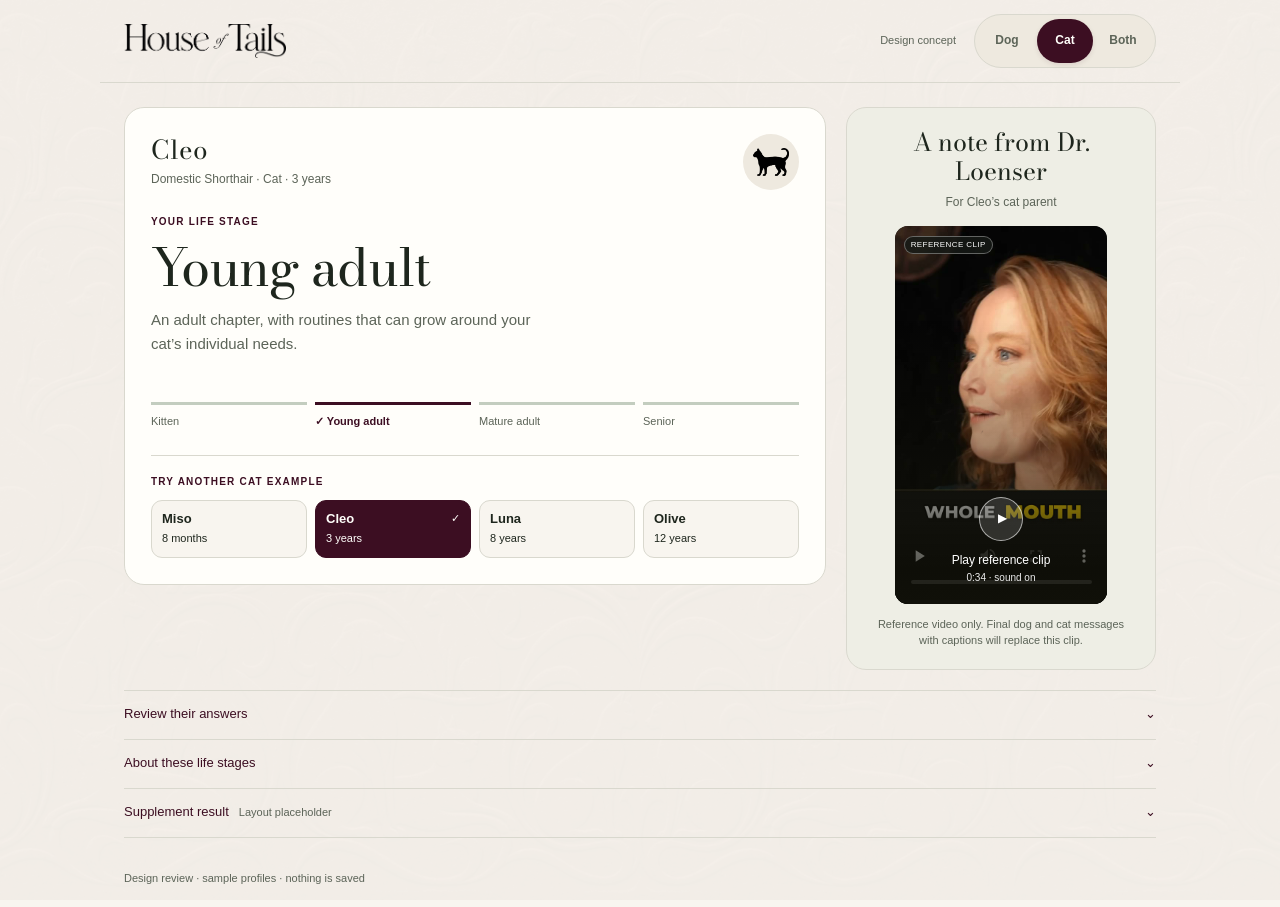
==== commit ca3162b3: "Style the household picker as a native segmented control" ====
--- a/design-concepts/results-video/index.html
+++ b/design-concepts/results-video/index.html
@@ -4,15 +4,21 @@
   <meta charset="utf-8">
   <meta name="viewport" content="width=device-width,initial-scale=1">
   <title>House of Tails · Life stage, results & thank-you</title>
-  <link rel="stylesheet" href="./mock.css">
-  <script src="./life-stage.js" defer></script>
-  <script src="./mock.js" defer></script>
+  <link rel="stylesheet" href="./mock.css?v=8270669b9497">
+  <script src="./life-stage.js?v=2d7c98d7614c" defer></script>
+  <script src="./mock.js?v=2713f8d26ee4" defer></script>
 </head>
 <body>
   <a class="skip" href="#results">Skip to results</a>
   <header class="masthead">
     <img src="./wordmark.png" width="5491" height="1160" alt="House of Tails">
-    <div class="preview-controls"><span class="preview-label">Design concept</span><label><span class="household-label">Preview household</span><select id="household"><option value="dog">Dog</option><option value="cat" selected>Cat</option><option value="both">Dog & cat</option></select></label></div>
+    <div class="preview-controls"><span class="preview-label">Design concept</span>
+      <fieldset class="household-switch"><legend class="sr-only">Preview household</legend>
+        <label class="household-option"><input type="radio" name="household" value="dog" data-household><span>Dog</span></label>
+        <label class="household-option"><input type="radio" name="household" value="cat" data-household checked><span>Cat</span></label>
+        <label class="household-option"><input type="radio" name="household" value="both" data-household><span>Both</span></label>
+      </fieldset>
+    </div>
   </header>
   <main id="results">
     <h1 class="sr-only">Your pet’s results</h1>
--- a/design-concepts/results-video/mock.css
+++ b/design-concepts/results-video/mock.css
@@ -21,10 +21,10 @@
 * { box-sizing: border-box; }
 body { margin: 0; color: var(--ink); background: var(--paper); font: 16px/1.6 'Helvetica Neue',Helvetica,Arial,sans-serif; }
 body::before { content: ''; position: fixed; inset: 0; z-index: -1; background: url('./paper.webp') center/720px; opacity: .035; }
-button,select { font: inherit; }
-button,select,summary { cursor: pointer; }
+button,input { font: inherit; }
+button,summary { cursor: pointer; }
 button { touch-action: manipulation; }
-button:focus-visible,select:focus-visible,summary:focus-visible,a:focus-visible { outline: 3px solid var(--wine); outline-offset: 4px; }
+button:focus-visible,summary:focus-visible,a:focus-visible { outline: 3px solid var(--wine); outline-offset: 4px; }
 h1,h2,h3,p { margin: 0; }
 h2,h3 { font-family: 'HoT Bodoni',Georgia,serif; font-weight: 400; }
 .skip { position: absolute; top: -100px; }
@@ -32,8 +32,13 @@
 .masthead { max-width: 1080px; margin: auto; min-height: 76px; padding: 14px 24px; display: flex; align-items: center; justify-content: space-between; gap: 16px; border-bottom: 1px solid var(--line); }
 .masthead>img { width: 162px; height: auto; }
 .preview-controls { display: flex; align-items: center; gap: 18px; color: var(--muted); font-size: 11px; }
-.preview-controls label { display: flex; align-items: center; gap: 8px; }
-.preview-controls select { background: transparent; border: 1px solid #abb7ab; border-radius: 8px; color: var(--wine); min-height: 44px; padding: 6px 9px; }
+.household-switch { display: flex; gap: 2px; padding: 4px; margin: 0; min-width: 0; border: 1px solid var(--line); border-radius: 999px; background: #eee9df; }
+.household-option { position: relative; cursor: pointer; touch-action: manipulation; }
+.household-option input { position: absolute; width: 1px; height: 1px; margin: 0; padding: 0; overflow: hidden; clip-path: inset(50%); white-space: nowrap; }
+.household-option span { display: grid; place-items: center; min-width: 56px; min-height: 44px; padding: 8px 12px; border-radius: 999px; color: var(--muted); font-size: 12px; font-weight: 600; transition: background-color .22s var(--ease),color .22s var(--ease),box-shadow .22s var(--ease); }
+.household-option:hover span { color: var(--wine); background: #fffefa; }
+.household-option input:checked+span { color: #fffefa; background: var(--wine); box-shadow: 0 2px 5px #3c0e221a; }
+.household-option input:focus-visible+span { outline: 3px solid var(--wine); outline-offset: 3px; }
 main { max-width: 1080px; margin: auto; padding: 24px 24px 32px; }
 .results-layout { display: grid; grid-template-columns: minmax(0,1fr) minmax(250px,310px); align-items: start; gap: 20px; }
 .profile-card,.video-card { border: 1px solid var(--line); border-radius: 20px; }
@@ -99,8 +104,7 @@
   .preview-label { display: none; }
   .masthead { min-height: 68px; padding: 12px 20px; }
   .masthead>img { width: 138px; }
-  .household-label { position: absolute; width: 1px; height: 1px; overflow: hidden; clip-path: inset(50%); white-space: nowrap; }
-  .preview-controls select { font-size: 12px; max-width: 136px; }
+  .household-option span { min-width: 44px; padding: 8px; }
   main { padding: 18px 20px 24px; }
   .results-layout { grid-template-columns: minmax(0,1fr); gap: 16px; }
   .profile-card { padding: 22px; }
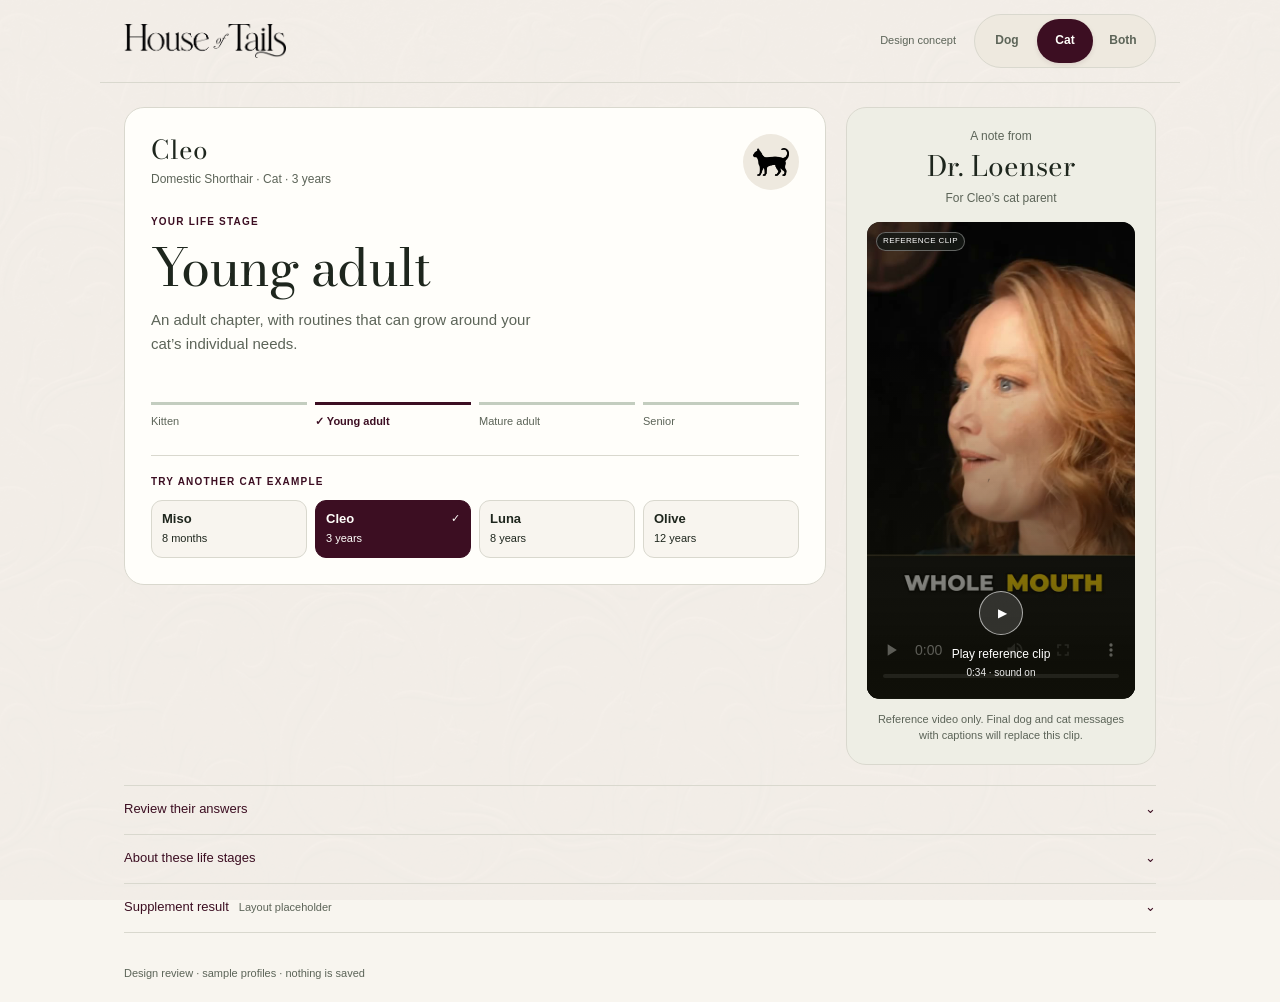
==== commit e1f11014: "Keep the doctor name together and enlarge the reference video" ====
--- a/design-concepts/results-video/index.html
+++ b/design-concepts/results-video/index.html
@@ -4,7 +4,7 @@
   <meta charset="utf-8">
   <meta name="viewport" content="width=device-width,initial-scale=1">
   <title>House of Tails · Life stage, results & thank-you</title>
-  <link rel="stylesheet" href="./mock.css?v=8270669b9497">
+  <link rel="stylesheet" href="./mock.css?v=a683a1a13650">
   <script src="./life-stage.js?v=2d7c98d7614c" defer></script>
   <script src="./mock.js?v=2713f8d26ee4" defer></script>
 </head>
@@ -48,7 +48,7 @@
         </div>
       </section>
       <aside class="video-card" aria-labelledby="video-heading">
-        <h2 id="video-heading">A note from Dr. Loenser</h2>
+        <h2 id="video-heading"><span class="video-heading-intro">A note from</span><span class="doctor-name">Dr.&nbsp;Loenser</span></h2>
         <p id="audience">For Cleo’s cat parent</p>
         <div class="species-tabs" role="tablist" aria-label="Choose a thank-you message" hidden>
           <button type="button" role="tab" id="tab-dog" aria-controls="video-panel" aria-selected="true" tabindex="0" data-species="dog">Dog parents</button>
--- a/design-concepts/results-video/mock.css
+++ b/design-concepts/results-video/mock.css
@@ -67,9 +67,11 @@
 .example-tile[aria-pressed=true] { background: var(--wine); color: #fffefa; border-color: var(--wine); }
 .example-tile[aria-pressed=true] .example-check { visibility: visible; }
 .video-card { background: #eeeee5; padding: 20px; text-align: center; }
-.video-card h2 { font-size: 25px; line-height: 1.15; }
+.video-card h2 { font-size: 28px; line-height: 1.15; }
+.video-heading-intro { display: block; margin-bottom: 5px; color: var(--muted); font: 12px/1.4 'Helvetica Neue',Helvetica,Arial,sans-serif; }
+.doctor-name { display: block; white-space: nowrap; }
 #audience { margin: 7px 0 14px; font-size: 12px; color: var(--muted); }
-.video-frame { position: relative; aspect-ratio: 9/16; width: min(100%,216px,23.625svh); margin: auto; background: #171b17; border-radius: 13px; overflow: hidden; }
+.video-frame { position: relative; aspect-ratio: 9/16; width: min(100%,280px,30.75svh); margin: auto; background: #171b17; border-radius: 13px; overflow: hidden; }
 .video-frame video { display: block; width: 100%; height: 100%; object-fit: contain; }
 .play-cover { position: absolute; inset: 0; width: 100%; border: 0; background: linear-gradient(transparent 25%,#14140bcc); color: white; display: flex; flex-direction: column; justify-content: end; align-items: center; gap: 10px; padding: 18px 8px; font-size: 12px; }
 .play-icon { display: grid; place-items: center; width: 44px; height: 44px; padding-left: 3px; background: #ffffff24; border: 1px solid #ffffff99; border-radius: 50%; transition: transform .22s var(--ease); }
@@ -111,7 +113,6 @@
   .profile-top { margin-bottom: 20px; }
   .profile-meta { font-size: 11px; }
   .video-card { padding: 18px; }
-  .video-frame { width: min(100%,216px,23.625svh); }
   .life-stage-trail { gap: 6px; }
 }
 @media(max-width:480px) {
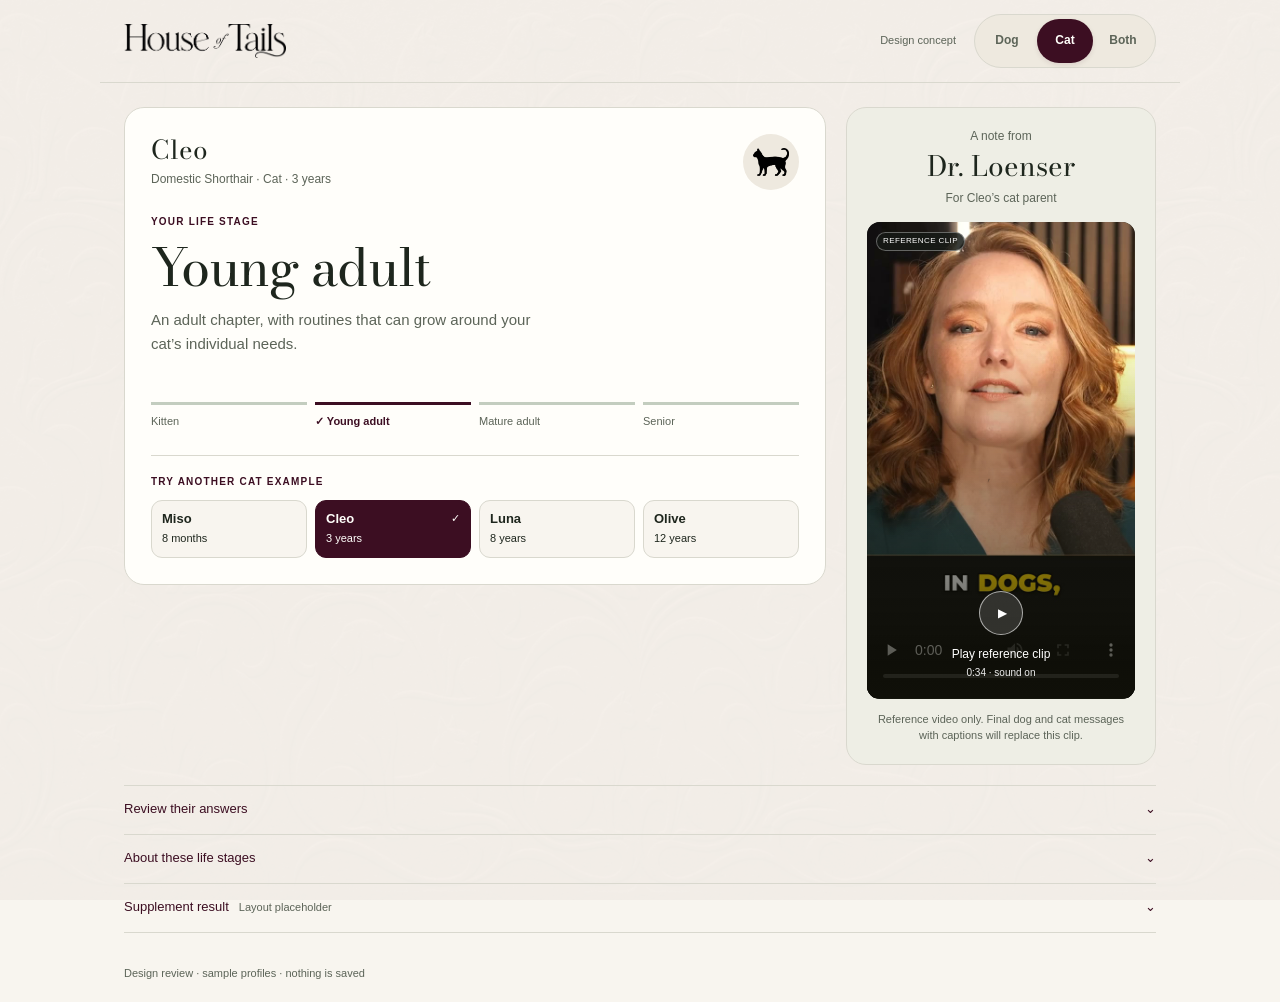
==== commit 2de86914: "Use the selected reference video thumbnail" ====
--- a/design-concepts/results-video/index.html
+++ b/design-concepts/results-video/index.html
@@ -56,7 +56,7 @@
         </div>
         <div id="video-panel" role="region" aria-labelledby="video-heading">
           <div class="video-frame">
-            <video id="thank-you-video" tabindex="0" controls playsinline preload="none" poster="./poster.jpg" aria-label="Supplied reference clip, not the final thank-you video"><source src="./reference.mp4" type="video/mp4"></video>
+            <video id="thank-you-video" tabindex="0" controls playsinline preload="none" poster="./poster.jpg?v=c922b685d1b9" aria-label="Supplied reference clip, not the final thank-you video"><source src="./reference.mp4" type="video/mp4"></video>
             <button type="button" class="play-cover" id="play-video" aria-label="Play supplied reference clip"><span class="play-icon" aria-hidden="true">▶</span><span>Play reference clip <small>0:34 · sound on</small></span></button>
             <span class="reference-label">Reference clip</span>
           </div>
